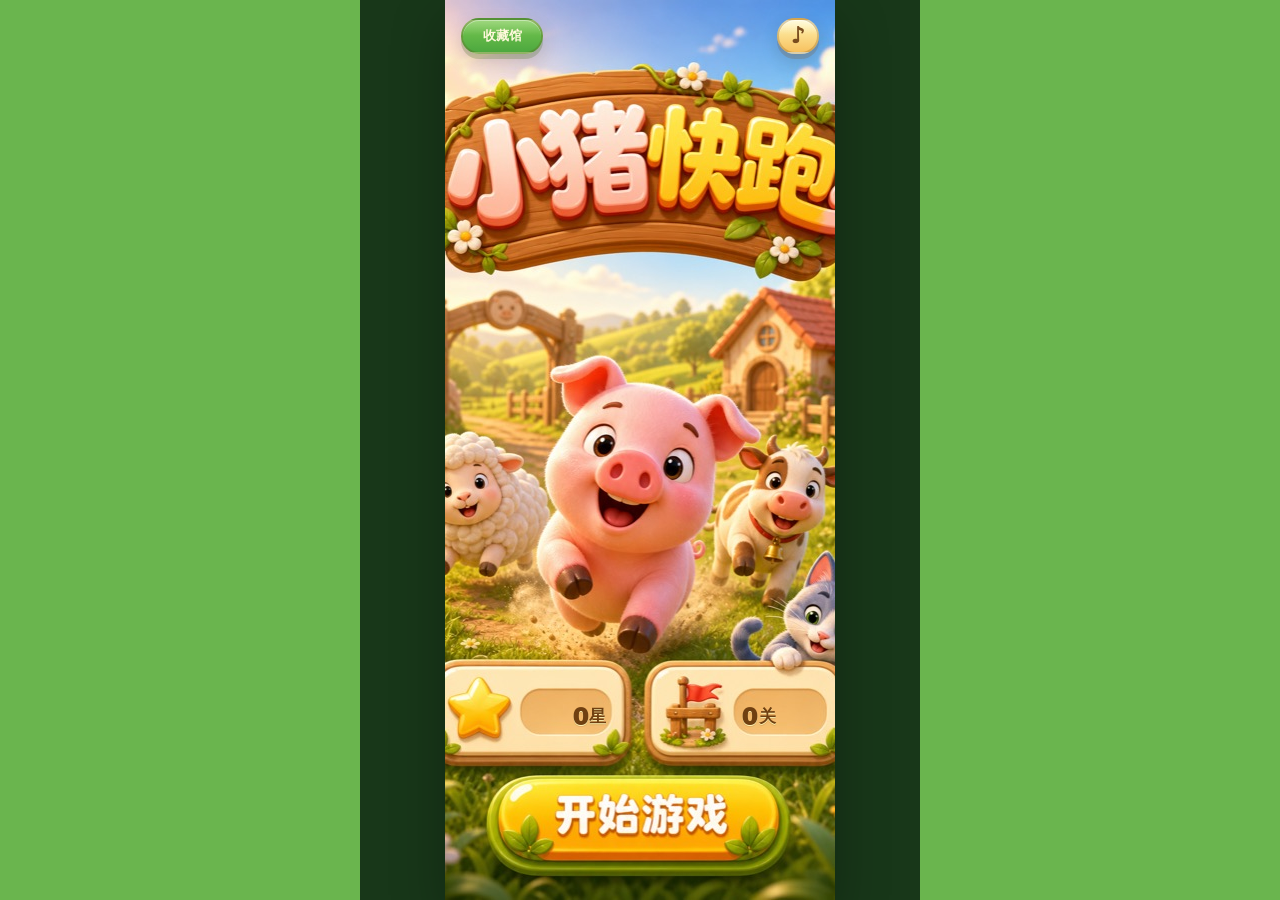
==== index.html @ 9031fba2 "Reset public playtest progress" ====
<!doctype html>
<html lang="zh-CN">
  <head>
    <meta charset="UTF-8" />
    <meta name="viewport" content="width=device-width, initial-scale=1.0" />
    <title>小猪出栏 - 第一关</title>
    <link rel="stylesheet" href="./styles.css?v=board-10x16-v1" />
  </head>
  <body class="is-starting">
    <main class="game-shell">
      <section class="start-screen" id="startScreen" aria-labelledby="startTitle">
        <div class="start-card">
          <img class="start-hero-image" src="./assets/optimized/home-selected-level-flag-mobile.jpg" alt="" />
          <h1 class="visually-hidden" id="startTitle">小猪快跑</h1>
          <button class="start-collection-button" id="startStarsButton" type="button">收藏馆</button>
          <button class="sound-toggle start-sound-toggle" type="button" data-sound-toggle aria-label="关闭音效" aria-pressed="true" title="关闭音效">
            <span aria-hidden="true">♪</span>
          </button>
          <div class="start-stats" aria-label="玩家进度">
            <button class="start-stat-card start-stars-card" id="startStarsStatButton" type="button" aria-label="查看收藏馆">
              <span class="start-stat-label">总星数</span>
              <strong class="start-stat-value"><span id="startTotalStars">0</span><span class="start-stat-unit">星</span></strong>
              <span class="unlock-badge start-unlock-badge" id="startUnlockBadge" hidden>新</span>
            </button>
            <div class="start-stat-card">
              <span class="start-stat-label">已通关</span>
              <strong class="start-stat-value"><span id="startClearedLevels">0</span><span class="start-stat-unit">关</span></strong>
            </div>
          </div>
          <button class="start-button" id="startGameBtn" type="button" aria-label="开始游戏">开始游戏</button>
        </div>
      </section>

      <section class="hud" aria-label="关卡状态">
        <div class="hud-actions">
          <button class="icon-button" id="homeBtn" aria-label="返回主页" title="返回主页">
            <span aria-hidden="true">⌂</span>
          </button>
          <button class="icon-button" id="restartBtn" aria-label="重新开始" title="重新开始">
            <span aria-hidden="true">↻</span>
          </button>
          <button class="icon-button sound-toggle game-sound-toggle" type="button" data-sound-toggle aria-label="关闭音效" aria-pressed="true" title="关闭音效">
            <span aria-hidden="true">♪</span>
          </button>
        </div>
        <div class="status-pill">
          <span class="grass-icon" aria-hidden="true"></span>
          <strong id="clearedCount">0</strong>
          <span id="targetCount">/ 0</span>
        </div>
        <div class="level-select-wrap">
          <select class="level-select" id="levelSelect" aria-label="选择关卡"></select>
          <span class="level-select-label" id="levelSelectLabel" aria-hidden="true">第1关</span>
        </div>
        <div class="score-pill" aria-label="本局得分">
          <span>得分</span>
          <strong id="scoreCount">0</strong>
          <span class="score-target" id="starTarget">3★ 0</span>
        </div>
        <button class="total-stars-pill" id="totalStarsButton" type="button" aria-label="查看收藏馆">
          <span>★</span>
          <strong id="totalStarsCount">0</strong>
        </button>
        <div class="level-title" id="levelTitle">第1关</div>
      </section>

      <section class="pasture-wrap" aria-label="小猪游玩区">
        <div class="pasture-shadow"></div>
        <div class="pasture" id="pasture"></div>
        <div class="combo-burst" id="comboBurst" aria-live="polite">
          <span class="combo-fire-ring" aria-hidden="true"></span>
          <strong id="comboCount">0</strong>
        </div>
        <button class="firecracker-button" id="firecrackerTool" type="button" aria-label="使用炮仗" hidden>
          <span class="firecracker-icon" aria-hidden="true"></span>
          <small>炮仗</small>
        </button>
        <div class="firecracker-effect" id="firecrackerEffect" aria-hidden="true" hidden>
          <span></span>
          <span></span>
          <span></span>
        </div>
      </section>

      <section class="tool-row" aria-label="道具">
        <button class="tool-card" id="removeTool" type="button">
          <span class="tool-pig" aria-hidden="true"></span>
          <span>移除</span>
          <small class="tool-count">1次</small>
        </button>
        <button class="tool-card flip-tool" id="flipTool" type="button" hidden>
          <span class="tool-flip" aria-hidden="true">↺</span>
          <span>翻转</span>
          <small class="tool-count">1次</small>
        </button>
        <button class="tool-card stimulant-tool" id="stimulantTool" type="button" hidden>
          <span class="tool-stimulant" aria-hidden="true">⚡</span>
          <span>兴奋剂</span>
          <small class="tool-count">1次</small>
        </button>
        <button class="tool-card side-dash-tool" id="sideDashTool" type="button" hidden>
          <span class="tool-side-dash" aria-hidden="true">↔</span>
          <span>横冲</span>
          <small class="tool-count">1次</small>
        </button>
        <button class="tool-card lead-charge-tool" id="leadChargeTool" type="button" hidden>
          <span class="tool-lead-charge" aria-hidden="true">▶</span>
          <span>带头</span>
          <small class="tool-count">1次</small>
        </button>
      </section>

      <section class="level-complete-modal" id="levelCompleteModal" aria-modal="true" role="dialog" aria-labelledby="completeTitle" hidden>
        <div class="level-complete-panel">
          <h2 id="completeTitle">通关</h2>
          <div class="complete-stars" id="completeStars" aria-label="本关星级">☆☆☆</div>
          <div class="complete-score" id="completeScore">0分</div>
          <button class="complete-unlock-notice" id="completeUnlockNotice" type="button" hidden>
            有新内容可解锁
          </button>
          <div class="complete-actions">
            <button class="complete-button" id="replayLevelBtn" type="button">重玩本关</button>
            <button class="complete-button is-primary" id="nextLevelBtn" type="button">下一关</button>
          </div>
        </div>
      </section>

      <section class="tool-unlock-modal" id="toolUnlockModal" aria-modal="true" role="dialog" aria-labelledby="toolUnlockTitle" hidden>
        <div class="tool-unlock-panel">
          <button class="modal-close-button" id="closeToolUnlockBtn" type="button" aria-label="关闭">×</button>
          <h2 id="toolUnlockTitle">收藏馆</h2>
          <div class="tool-unlock-stars">
            <span>当前星数</span>
            <strong id="toolUnlockStarCount">0★</strong>
          </div>
          <div class="collection-tabs" aria-label="收藏分类">
            <button class="collection-tab is-active" type="button" data-filter="all">全部</button>
            <button class="collection-tab" type="button" data-filter="tool">道具</button>
            <button class="collection-tab" type="button" data-filter="ability">能力</button>
            <button class="collection-tab" type="button" data-filter="skin">皮肤</button>
          </div>
          <p class="collection-rule" id="collectionRule"></p>
          <div class="tool-unlock-list" id="toolUnlockList"></div>
          <div class="tool-guide" id="toolGuide" aria-live="polite">
            <strong id="toolGuideTitle">选择道具</strong>
            <small id="toolGuideMeta">点击一个格子查看说明。</small>
            <p id="toolGuideText">点击一个道具查看使用说明。</p>
            <button class="collection-action" id="collectionActionBtn" type="button" hidden>使用</button>
          </div>
          <div class="collection-reveal" id="collectionReveal" aria-live="polite" hidden>
            <div class="collection-reveal-card">
              <span class="collection-reveal-light" aria-hidden="true"></span>
              <div class="collection-reveal-icon" id="collectionRevealIcon" aria-hidden="true"></div>
              <strong id="collectionRevealName">新道具</strong>
              <small id="collectionRevealMeta">已解锁</small>
              <button class="collection-reveal-close" id="collectionRevealClose" type="button">收下</button>
            </div>
          </div>
        </div>
      </section>

    </main>

    <script src="./board-core.js?v=board-10x16-v1"></script>
    <script src="./levels.js?v=levels-50-10x16-v1"></script>
    <script src="./game.js?v=fresh-start-10x16-v1"></script>
  </body>
</html>
---- styles.css ----
:root {
  --board-cols: 10;
  --board-rows: 16;
  --cell: min(calc((100vw - 118px) / 10), calc((100dvh - 318px) / 16), 27.3px);
  --pig-scale-x: 1.32;
  --pig-scale-y: 2.28;
  --pig-vertical-sprite-offset-y: calc(var(--cell) * -0.05);
  --pasture-radius: calc(var(--cell) * 2);
  --pasture-radius-top: calc(var(--pasture-radius) * 1.12);
  --pasture-radius-bottom: calc(var(--pasture-radius) * 1.24);
  --path-width: calc(var(--cell) * 1.8);
  --path-height: var(--path-width);
  --path-frame-scale-x: 1.09;
  --path-frame-scale-y: 1.1;
  --pasture-offset-y: calc(var(--cell) * 0.58 + 5px);
  --grass-a: #97de59;
  --grass-b: #55bb49;
  --grass-c: #78cf53;
  --grass-texture: url("./assets/optimized/grass-texture-256.png");
  --soil-frame: url("./assets/optimized/soil-path-farm-gate-wide-mobile-quant.png");
  --button-bg: url("./assets/optimized/button-bg-420.png");
  --firecracker-prop: url("./assets/optimized/firecracker-prop-96.png");
  --pig-up-sprite: url("./assets/optimized/pig-up-shadow-2oclock.png");
  --pig-down-sprite: url("./assets/optimized/pig-down-shadow-2oclock.png");
  --pig-right-sprite: url("./assets/optimized/pig-right-shadow-2oclock.png");
  --pig-left-sprite: url("./assets/optimized/pig-left-shadow-2oclock.png");
  --pig-black-up-sprite: url("./assets/optimized/pig-black-up-shadow-2oclock-v3.png");
  --pig-black-down-sprite: url("./assets/optimized/pig-black-down-shadow-2oclock-v3.png");
  --pig-black-right-sprite: url("./assets/optimized/pig-black-right-shadow-2oclock-v3.png");
  --pig-black-left-sprite: url("./assets/optimized/pig-black-left-shadow-2oclock-v3.png");
  --game-bg-v2: url("./assets/optimized/game-bg-farm-v2-mobile-q78.jpg");
  --button-cream: #fff4a6;
  --button-yellow: #f6bf43;
  --button-green: #76c94b;
  --button-edge: #b7782b;
  --button-press: #8f551f;
  --shell-pad-x: 16px;
  --shadow-soft: rgba(82, 53, 26, 0.2);
  --pig-ground-shadow: rgba(48, 45, 27, 0.28);
  --pig-sprite-glow: rgba(255, 223, 210, 0.36);
  --ink: #573b23;
}

* {
  box-sizing: border-box;
}

html,
body {
  height: 100%;
}

body {
  margin: 0;
  min-height: 100%;
  overflow: hidden;
  color: var(--ink);
  font-family:
    ui-rounded, "PingFang SC", "Hiragino Sans GB", "Microsoft YaHei", system-ui,
    sans-serif;
}

/* 全局田园背景 */
body {
  background: #6ab54e;
}

body::before,
body::after {
  display: none;
}

body::before {
  inset: 0;
  background:
    radial-gradient(ellipse at 12% 18%, rgba(255, 236, 144, 0.18) 0 0.7%, transparent 0.95%),
    radial-gradient(ellipse at 88% 23%, rgba(111, 80, 44, 0.14) 0 0.7%, transparent 0.96%),
    radial-gradient(ellipse at 24% 78%, rgba(255, 236, 144, 0.14) 0 0.72%, transparent 1%),
    radial-gradient(ellipse at 74% 86%, rgba(64, 117, 52, 0.2), transparent 30%),
    radial-gradient(ellipse at 18% 4%, rgba(171, 221, 109, 0.22), transparent 36%);
  opacity: 0.9;
}

body::after {
  inset: 0;
  background:
    repeating-linear-gradient(83deg, rgba(255, 255, 214, 0.055) 0 1px, transparent 2px 22px),
    repeating-linear-gradient(18deg, rgba(43, 116, 45, 0.045) 0 2px, transparent 3px 28px);
  opacity: 0.62;
}

.game-shell {
  position: relative;
  z-index: 1;
  display: grid;
  grid-template-rows: auto minmax(0, 1fr) auto;
  row-gap: 4px;
  width: min(100vw, 560px);
  height: 100dvh;
  margin: 0 auto;
  padding: max(12px, env(safe-area-inset-top)) var(--shell-pad-x) max(14px, env(safe-area-inset-bottom));
  overflow: hidden;
}

.game-shell::before {
  position: absolute;
  inset: 0;
  z-index: 0;
  content: "";
  pointer-events: none;
  background: var(--game-bg-v2) center / 100% 100% no-repeat;
}

/* 开始页面 */
.start-screen {
  position: absolute;
  inset: 0;
  z-index: 35;
  display: grid;
  place-items: center;
  padding: 0;
  background: #183719;
}

body:not(.is-starting) .start-screen {
  display: none;
}

body.is-starting .hud,
body.is-starting .pasture-wrap,
body.is-starting .tool-row {
  visibility: hidden;
  pointer-events: none;
}

.start-card {
  position: relative;
  width: min(100%, 390px);
  height: min(100dvh, calc(100vw * 16 / 9));
  max-height: 100%;
  aspect-ratio: 9 / 16;
  overflow: hidden;
  color: #704313;
  text-align: center;
  background: #74ba4c;
  box-shadow: 0 20px 50px rgba(0, 0, 0, 0.28);
}

.start-hero-image {
  position: absolute;
  inset: 0;
  width: 100%;
  height: 100%;
  object-fit: cover;
}

.visually-hidden {
  position: absolute;
  width: 1px;
  height: 1px;
  overflow: hidden;
  clip: rect(0 0 0 0);
  white-space: nowrap;
}

.start-collection-button {
  position: absolute;
  left: 16px;
  top: max(18px, env(safe-area-inset-top));
  z-index: 2;
  min-width: 82px;
  height: 36px;
  border: 2px solid rgba(106, 67, 24, 0.24);
  border-radius: 999px;
  color: #fff9dc;
  background:
    linear-gradient(180deg, rgba(255, 255, 255, 0.28), transparent 48%),
    linear-gradient(180deg, #7bc950, #4ca83f);
  box-shadow:
    inset 0 1px 0 rgba(255, 255, 255, 0.4),
    0 5px 0 rgba(72, 110, 34, 0.24),
    0 8px 18px rgba(70, 45, 18, 0.18);
  font: inherit;
  font-size: 13px;
  font-weight: 950;
  cursor: pointer;
}

.start-collection-button.has-unlock-ready {
  animation: collection-ready-pulse 1.25s ease-in-out infinite;
  box-shadow:
    inset 0 1px 0 rgba(255, 255, 255, 0.52),
    0 0 0 3px rgba(255, 236, 112, 0.62),
    0 5px 0 rgba(72, 110, 34, 0.24),
    0 10px 24px rgba(255, 203, 48, 0.34);
}

.start-collection-button.has-unlock-ready::after {
  position: absolute;
  right: -8px;
  top: -10px;
  display: grid;
  place-items: center;
  min-width: 28px;
  height: 22px;
  padding: 0 6px;
  border: 2px solid #fff8d6;
  border-radius: 999px;
  content: "领";
  background: #e93527;
  box-shadow: 0 2px 5px rgba(96, 35, 18, 0.24);
  color: #fff8d6;
  font-size: 12px;
  font-weight: 950;
  line-height: 1;
  text-shadow: 0 1px 0 rgba(98, 30, 18, 0.25);
}

.start-stats {
  position: absolute;
  left: 8.5%;
  right: 8.5%;
  bottom: 14.35%;
  z-index: 2;
  display: grid;
  grid-template-columns: 1fr 1fr;
  gap: 4.5%;
  height: 8.5%;
  pointer-events: auto;
}

.start-stat-card {
  appearance: none;
  -webkit-appearance: none;
  position: relative;
  border: 0;
  font: inherit;
  display: block;
  min-width: 0;
  min-height: 0;
  padding: 0;
  background: transparent;
  box-shadow: none;
  cursor: default;
}

.start-stars-card {
  cursor: pointer;
}

.start-stars-card.has-unlock-ready .start-stat-value {
  color: #8a3e13;
  text-shadow:
    0 1px 0 #fff5ba,
    0 0 8px rgba(255, 208, 74, 0.58);
  animation: stars-ready-pulse 1.18s ease-in-out infinite;
}

.start-stat-label,
.start-stat-unit {
  display: none;
  color: #916027;
  font-size: 12px;
  font-weight: 900;
  line-height: 1;
}

.start-stat-value {
  position: absolute;
  left: 72%;
  top: 30%;
  display: flex;
  align-items: center;
  justify-content: center;
  gap: 1px;
  width: 52%;
  height: 44%;
  white-space: nowrap;
  color: #704011;
  font-size: clamp(18px, 5.2vw, 23px);
  line-height: 1;
  font-weight: 950;
  text-shadow:
    0 1px 0 #fff3b2,
    0 2px 0 rgba(123, 74, 24, 0.16);
  transform: translate(-50%, -50%);
}

.start-stat-unit {
  display: inline;
  color: #704011;
  font-size: 0.72em;
}

.unlock-badge {
  display: inline-grid;
  place-items: center;
  min-width: 24px;
  height: 24px;
  padding: 0 6px;
  border: 2px solid rgba(255, 248, 200, 0.9);
  border-radius: 999px;
  color: #fff8d6;
  background:
    radial-gradient(circle at 34% 26%, rgba(255, 255, 255, 0.48) 0 14%, transparent 15%),
    linear-gradient(180deg, #ff6b55, #d92525);
  box-shadow:
    0 3px 0 rgba(135, 48, 18, 0.24),
    0 6px 12px rgba(82, 38, 18, 0.2);
  font-size: 12px;
  font-weight: 950;
  line-height: 1;
  text-shadow: 0 1px 0 rgba(98, 30, 18, 0.25);
}

.unlock-badge[hidden] {
  display: none;
}

.start-unlock-badge {
  position: absolute;
  right: 1.5%;
  top: 1%;
  transform: translate(50%, -45%);
  animation: unlock-badge-pulse 1.1s ease-in-out infinite;
}

.start-button {
  position: absolute;
  left: 50%;
  bottom: 3.2%;
  z-index: 2;
  width: 72%;
  height: 8.6%;
  border: 0;
  border-radius: 999px;
  color: transparent;
  background: transparent;
  box-shadow: none;
  font-size: 0;
  font-weight: 950;
  transform: translateX(-50%);
  cursor: pointer;
}

.start-button:active {
  transform: translate(-50%, 2px);
}

.start-collection-button:active {
  transform: translateY(2px);
}

.sound-toggle {
  appearance: none;
  -webkit-appearance: none;
  position: relative;
}

.sound-toggle span {
  position: relative;
  z-index: 1;
}

.sound-toggle::after {
  position: absolute;
  left: 50%;
  top: 50%;
  width: 24px;
  height: 3px;
  border-radius: 999px;
  content: "";
  background: #a63a22;
  box-shadow: 0 1px 0 rgba(255, 246, 191, 0.58);
  opacity: 0;
  transform: translate(-50%, -50%) rotate(-38deg);
}

.sound-toggle.is-muted::after {
  opacity: 1;
}

.start-sound-toggle {
  position: absolute;
  right: 16px;
  top: max(18px, env(safe-area-inset-top));
  z-index: 2;
  display: grid;
  place-items: center;
  width: 42px;
  height: 36px;
  border: 2px solid rgba(106, 67, 24, 0.24);
  border-radius: 999px;
  color: #7a4d1f;
  background:
    linear-gradient(180deg, rgba(255, 255, 255, 0.58), transparent 44%),
    linear-gradient(180deg, #fff7b5, #f7c15f);
  box-shadow:
    inset 0 1px 0 rgba(255, 255, 255, 0.46),
    0 5px 0 rgba(132, 78, 26, 0.2),
    0 8px 18px rgba(70, 45, 18, 0.16);
  font: inherit;
  font-size: 22px;
  font-weight: 950;
  line-height: 1;
  cursor: pointer;
}

.start-sound-toggle:active {
  transform: translateY(2px);
}

.hud,
.pasture-wrap,
.tool-row {
  position: relative;
  z-index: 2;
}

/* HUD */
.hud {
  display: grid;
  grid-template-columns: 122px minmax(0, 1fr) 102px;
  grid-template-rows: 42px;
  align-items: center;
  gap: 6px;
  min-height: 52px;
}

.hud-actions {
  grid-column: 1 / 2;
  grid-row: 1 / 2;
  display: flex;
  align-items: center;
  gap: 5px;
}

.icon-button,
.status-pill,
.level-select,
.score-pill,
.total-stars-pill,
.combo-pill {
  border: 2px solid rgba(111, 75, 35, 0.36);
  box-shadow:
    inset 0 2px 0 rgba(255, 255, 255, 0.62),
    inset 0 -4px 0 rgba(112, 72, 34, 0.12),
    0 6px 0 rgba(103, 68, 32, 0.14),
    0 12px 22px rgba(75, 55, 30, 0.13);
}

.icon-button {
  display: grid;
  place-items: center;
  width: 37px;
  height: 39px;
  border-radius: 14px;
  color: #7a4d1f;
  background:
    linear-gradient(180deg, rgba(255, 255, 255, 0.58), transparent 44%),
    linear-gradient(180deg, #fff7b5, #f7c15f);
  font-size: 27px;
  font-weight: 900;
  line-height: 1;
  cursor: pointer;
}

.game-sound-toggle {
  font-size: 23px;
}

.status-pill,
.score-pill,
.total-stars-pill,
.combo-pill {
  border: 0;
  display: flex;
  align-items: center;
  justify-content: center;
  min-width: 96px;
  height: 36px;
  padding: 0 14px;
  border-radius: 999px;
  background:
    linear-gradient(180deg, rgba(255, 255, 255, 0.2), transparent 48%),
    linear-gradient(180deg, #7bc950, #4ca83f);
  color: white;
  text-shadow: 0 2px 0 rgba(43, 86, 32, 0.3);
  font-size: 18px;
  font-weight: 900;
}

.total-stars-pill {
  cursor: pointer;
  font: inherit;
}

.total-stars-pill:active {
  transform: translateY(1px);
}

.status-pill {
  grid-column: 3 / 4;
  grid-row: 1 / 2;
  min-width: 104px;
  display: none;
}

.level-select-wrap {
  grid-column: 2 / 3;
  grid-row: 1 / 2;
  position: relative;
  width: 128px;
  height: 38px;
  justify-self: center;
}

.level-select {
  width: 100%;
  height: 38px;
  padding: 0 26px 0 22px;
  border-radius: 999px;
  color: transparent;
  background:
    linear-gradient(180deg, rgba(255, 255, 255, 0.28), transparent 48%),
    linear-gradient(180deg, #78bd4f, #41973b);
  font: inherit;
  font-size: 17px;
  font-weight: 950;
  text-align: center;
  text-align-last: center;
  text-shadow: none;
  outline: none;
}

.level-select-label {
  position: absolute;
  inset: 0 26px 0 16px;
  display: grid;
  place-items: center;
  color: #fff9dd;
  font-size: 17px;
  font-weight: 950;
  line-height: 1;
  text-align: center;
  text-shadow: 0 2px 0 rgba(43, 86, 32, 0.28);
  pointer-events: none;
}

.level-select option {
  color: #2f2418;
  background: #fff7d6;
  font-weight: 800;
}

.score-pill {
  grid-column: 3 / 4;
  grid-row: 1 / 2;
  justify-self: end;
  min-width: 102px;
  height: 34px;
  font-size: 15px;
  padding: 0 11px;
  display: flex;
  background:
    radial-gradient(circle at 17% 35%, #fff4a5 0 12%, transparent 13%),
    linear-gradient(180deg, rgba(255, 255, 255, 0.28), transparent 46%),
    linear-gradient(180deg, #f8d35b, #da8d28);
  box-shadow:
    inset 0 2px 0 rgba(255, 255, 255, 0.6),
    inset 0 -4px 0 rgba(132, 76, 24, 0.14),
    0 5px 0 rgba(133, 76, 24, 0.24),
    0 11px 18px rgba(75, 55, 30, 0.12);
}

.score-pill strong {
  margin-left: 5px;
  font-size: 17px;
}

.score-pill.is-bumping {
  animation: score-pill-bump 260ms cubic-bezier(0.16, 0.92, 0.24, 1.18);
}

.score-target {
  display: none;
}

.total-stars-pill {
  grid-column: 3 / 4;
  grid-row: 1 / 2;
  justify-self: end;
  min-width: 58px;
  height: 34px;
  padding: 0 11px;
  font-size: 16px;
  display: none;
  background:
    linear-gradient(180deg, rgba(255, 255, 255, 0.24), transparent 48%),
    linear-gradient(180deg, #f2c24a, #d28a2a);
}

.total-stars-pill span {
  margin-right: 4px;
}

.grass-icon {
  width: 24px;
  height: 20px;
  margin-right: 8px;
  background:
    linear-gradient(68deg, transparent 40%, #246d22 41% 64%, transparent 65%),
    linear-gradient(110deg, transparent 38%, #2f882c 39% 63%, transparent 64%),
    linear-gradient(92deg, transparent 35%, #42a33a 36% 67%, transparent 68%);
}

.level-title {
  display: none;
  grid-column: 2 / 3;
  grid-row: 1 / 2;
  justify-self: center;
  color: #fff9dd;
  -webkit-text-stroke: 1px rgba(91, 60, 29, 0.45);
  font-size: 30px;
  font-weight: 950;
  text-shadow:
    0 3px 0 rgba(117, 79, 36, 0.28),
    0 7px 15px rgba(74, 51, 27, 0.2);
}

.combo-pill {
  grid-column: 1 / 3;
  grid-row: 2 / 3;
  justify-self: start;
  min-width: 118px;
  height: 30px;
  font-size: 15px;
  opacity: 0;
  transform: translateY(-4px);
  transition:
    opacity 180ms ease,
    transform 180ms ease;
}

.combo-pill.is-visible {
  opacity: 1;
  transform: translateY(0);
}

/* 草坪核心区 */
.pasture-wrap {
  position: relative;
  isolation: isolate;
  display: grid;
  place-items: center;
  min-height: 0;
  padding: 6px 0 2px;
  transform: translateY(-20px);
}

.pasture-shadow {
  display: none;
  position: absolute;
  width: calc(var(--board-cols) * var(--cell) + 18px);
  height: calc(var(--board-rows) * var(--cell) + 18px);
  max-width: 100%;
  border-radius: calc(var(--pasture-radius) + 8px);
  background:
    radial-gradient(ellipse at 50% 54%, rgba(81, 54, 28, 0.14), rgba(81, 54, 28, 0.035) 68%, transparent 70%);
  transform: translate(3px, calc(7px + var(--pasture-offset-y))) rotate(-0.2deg);
  filter: blur(1.8px);
  z-index: 0;
}

.pasture {
  position: relative;
  width: calc(var(--board-cols) * var(--cell));
  height: calc(var(--board-rows) * var(--cell));
  border-radius:
    var(--pasture-radius-top)
    var(--pasture-radius-top)
    var(--pasture-radius-bottom)
    var(--pasture-radius-bottom);
  background: transparent;
  box-shadow: none;
  isolation: isolate;
  overflow: visible;
  transform: translateY(var(--pasture-offset-y));
  z-index: 1;
}

.pasture::before,
.pasture::after {
  position: absolute;
  display: none;
  content: "";
  pointer-events: none;
}

.pasture::before {
  inset: 0;
  border-radius: inherit;
  background:
    linear-gradient(rgba(79, 184, 67, 0.7), rgba(79, 184, 67, 0.7)),
    var(--grass-texture),
    linear-gradient(180deg, rgba(174, 225, 95, 0.12), transparent 42%, rgba(39, 113, 42, 0.06)),
    linear-gradient(150deg, var(--grass-c), var(--grass-a) 36%, var(--grass-b));
  background-size:
    100% 100%,
    180px 180px,
    100% 100%,
    100% 100%;
  background-blend-mode: color, multiply, normal, normal;
  box-shadow:
    inset 0 8px 14px rgba(255, 255, 220, 0.1),
    inset 0 -10px 16px rgba(36, 102, 37, 0.1),
    0 1px 6px rgba(70, 48, 25, 0.08);
  z-index: 0;
}

.pasture::after {
  left: 50%;
  top: 50%;
  width: calc(var(--board-cols) * var(--cell) + var(--path-width) * 2);
  height: calc(var(--board-rows) * var(--cell) + var(--path-height) * 2);
  border-radius: calc(var(--pasture-radius) + var(--path-height));
  background: var(--soil-frame) center / 100% 100% no-repeat;
  box-shadow: 4px 8px 16px rgba(70, 48, 25, 0.13);
  transform: translate(-50%, calc(-50% - var(--pasture-offset-y))) scale(var(--path-frame-scale-x), var(--path-frame-scale-y));
  z-index: 2;
}

.play-area {
  display: none;
}

.combo-burst {
  position: absolute;
  left: calc(50% - var(--board-cols) * var(--cell) / 2 + var(--score-x, 0.74) * var(--cell));
  top: calc(50% - var(--board-rows) * var(--cell) / 2 + var(--score-y, -0.66) * var(--cell) + var(--pasture-offset-y));
  z-index: 18;
  display: flex;
  align-items: center;
  justify-content: center;
  min-width: 54px;
  height: 34px;
  padding: 0 10px;
  color: #ffffff;
  background: transparent;
  box-shadow: none;
  font-family: ui-rounded, "Arial Rounded MT Bold", "PingFang SC", system-ui, sans-serif;
  font-weight: 1000;
  letter-spacing: 0;
  text-shadow:
    -1px -1px 0 #8c4a18,
    1px -1px 0 #8c4a18,
    -1px 1px 0 #8c4a18,
    1px 1px 0 #8c4a18,
    0 2px 0 rgba(112, 45, 16, 0.58);
  pointer-events: none;
  opacity: 0;
  transform: translate(-50%, -5px) scale(0.86);
  transition:
    opacity 130ms ease,
    transform 150ms ease;
}

.combo-burst.is-visible {
  opacity: 1;
  transform: translate(-50%, -7px) scale(1);
}

.combo-burst.is-popping {
  animation: combo-pop 220ms cubic-bezier(0.16, 0.92, 0.24, 1.18);
}

.combo-burst strong {
  position: relative;
  z-index: 2;
  font-size: 27px;
  line-height: 1;
  transform: skew(-3deg);
  white-space: nowrap;
}

.firecracker-button {
  position: absolute;
  right: max(8px, calc(50% - var(--board-cols) * var(--cell) / 2 - 34px));
  top: calc(50% - var(--board-rows) * var(--cell) / 2 + var(--pasture-offset-y) + var(--cell) * 0.35);
  z-index: 9;
  display: grid;
  place-items: center;
  width: 42px;
  height: 52px;
  border: 0;
  border-radius: 16px;
  color: #6f3615;
  background: radial-gradient(ellipse at 50% 70%, rgba(92, 45, 18, 0.18), transparent 58%);
  box-shadow:
    0 8px 14px rgba(82, 55, 27, 0.12);
  cursor: pointer;
  font: inherit;
  font-weight: 950;
  touch-action: none;
  user-select: none;
}

.firecracker-button[hidden],
.tool-card[hidden] {
  display: none;
}

.firecracker-button:active,
.firecracker-button.is-dragging {
  transform: translateY(-1px) scale(1.04);
  box-shadow: 0 10px 18px rgba(82, 55, 27, 0.16);
}

.firecracker-button.is-dragging {
  opacity: 0.95;
  z-index: 24;
}

.firecracker-button:disabled {
  cursor: default;
  opacity: 0.5;
  transform: none;
}

.firecracker-button.is-running .firecracker-icon {
  animation: firecracker-shake 120ms linear infinite;
}

.firecracker-button small {
  display: none;
}

.firecracker-icon {
  position: relative;
  width: 31px;
  height: 44px;
  background: var(--firecracker-prop) center / contain no-repeat;
  filter: drop-shadow(0 4px 4px rgba(74, 42, 18, 0.22));
}

.firecracker-effect {
  position: absolute;
  right: max(15px, calc(50% - var(--board-cols) * var(--cell) / 2 - 24px));
  top: calc(50% - var(--board-rows) * var(--cell) / 2 + var(--pasture-offset-y) + var(--cell) * 0.15);
  z-index: 11;
  width: 78px;
  height: 78px;
  pointer-events: none;
}

.firecracker-effect[hidden] {
  display: none;
}

.firecracker-effect::before,
.firecracker-effect::after,
.firecracker-effect span {
  position: absolute;
  left: 50%;
  top: 50%;
  border-radius: 999px;
  content: "";
  opacity: 0;
}

.firecracker-effect::before {
  width: 18px;
  height: 18px;
  background: #fff2a0;
  box-shadow:
    0 -24px 0 #ffda52,
    22px -10px 0 #ff7047,
    18px 18px 0 #fff2a0,
    -18px 18px 0 #ff7047,
    -24px -8px 0 #ffda52;
}

.firecracker-effect::after {
  width: 52px;
  height: 52px;
  border: 4px solid rgba(255, 225, 83, 0.75);
}

.firecracker-effect span {
  width: 9px;
  height: 9px;
  background: #ffffff;
  box-shadow:
    0 -28px 0 #ff4c42,
    27px 0 0 #ffe15a,
    0 28px 0 #ff4c42,
    -27px 0 0 #ffe15a;
}

.firecracker-effect.is-playing::before {
  animation: firecracker-pop 520ms ease-out both;
}

.firecracker-effect.is-playing::after {
  animation: firecracker-ring 620ms ease-out both;
}

.firecracker-effect.is-playing span {
  animation: firecracker-sparks 620ms ease-out both;
}

.combo-burst.is-score-pop strong {
  color: #fff36f;
  text-shadow:
    -2px -2px 0 #8c4a18,
    2px -2px 0 #8c4a18,
    -2px 2px 0 #8c4a18,
    2px 2px 0 #8c4a18,
    0 4px 0 rgba(112, 45, 16, 0.5),
    0 0 10px rgba(255, 241, 118, 0.7);
}

.combo-burst.is-warm strong {
  color: #ffd957;
  text-shadow:
    -1px -1px 0 #8f4d17,
    1px -1px 0 #8f4d17,
    -1px 1px 0 #8f4d17,
    1px 1px 0 #8f4d17,
    0 0 7px rgba(255, 224, 82, 0.68);
}

.combo-fire-ring {
  position: absolute;
  display: none;
  left: 50%;
  bottom: 0;
  z-index: 1;
  --flame-scale: 0.46;
  width: 34px;
  height: 34px;
  opacity: 0;
  border-radius: 48% 52% 44% 56%;
  background:
    radial-gradient(ellipse at 50% 78%, rgba(255, 71, 22, 0.78) 0 34%, transparent 35%),
    radial-gradient(ellipse at 35% 56%, rgba(255, 129, 34, 0.82) 0 24%, transparent 25%),
    radial-gradient(ellipse at 67% 54%, rgba(255, 93, 25, 0.78) 0 26%, transparent 27%),
    radial-gradient(ellipse at 50% 36%, rgba(255, 221, 73, 0.9) 0 22%, transparent 23%),
    radial-gradient(ellipse at 50% 70%, rgba(255, 247, 156, 0.88) 0 18%, transparent 19%);
  filter:
    blur(0.08px)
    drop-shadow(0 0 4px rgba(255, 93, 28, 0.4));
  transform: translate(-50%, 7px) scale(var(--flame-scale));
  transform-origin: 50% 82%;
}

.combo-burst.is-hot .combo-fire-ring {
  opacity: 0.72;
  animation: combo-flame 520ms ease-in-out infinite;
}

.combo-burst.is-blazing .combo-fire-ring {
  --flame-scale: 0.62;
  width: 42px;
  height: 43px;
  opacity: 0.9;
  filter:
    blur(0.12px)
    drop-shadow(0 0 5px rgba(255, 218, 78, 0.54))
    drop-shadow(0 0 9px rgba(255, 70, 25, 0.42));
  transform: translate(-50%, 8px) scale(var(--flame-scale));
}

.combo-burst.is-blazing strong {
  color: #ffdd57;
  font-size: 22px;
  text-shadow:
    -1px -1px 0 #873b12,
    1px -1px 0 #873b12,
    -1px 1px 0 #873b12,
    1px 1px 0 #873b12,
    0 0 8px rgba(255, 242, 141, 0.74),
    0 0 12px rgba(255, 93, 26, 0.42);
}

.combo-burst.is-inferno {
  animation: combo-shiver 180ms ease-in-out infinite;
}

.combo-burst.is-inferno.is-popping {
  animation: combo-pop 220ms cubic-bezier(0.16, 0.92, 0.24, 1.18);
}

.combo-burst.is-inferno .combo-fire-ring {
  --flame-scale: 0.78;
  width: 48px;
  height: 50px;
  opacity: 1;
}

.combo-burst.is-breaking {
  min-width: 78px;
  color: #fff7d6;
  transform: translate(-50%, 0) scale(0.94);
}

.combo-burst.is-breaking strong {
  font-size: 15px;
  transform: none;
  text-shadow:
    -1px -1px 0 rgba(116, 67, 24, 0.86),
    1px -1px 0 rgba(116, 67, 24, 0.86),
    -1px 1px 0 rgba(116, 67, 24, 0.86),
    1px 1px 0 rgba(116, 67, 24, 0.86),
    0 2px 5px rgba(111, 72, 30, 0.22);
}

/* 小猪视觉 */
.pig {
  appearance: none;
  -webkit-appearance: none;
  position: absolute;
  left: calc(var(--x) * var(--cell));
  top: calc(var(--y) * var(--cell));
  width: calc(var(--cell) * var(--pig-scale-x));
  height: calc(var(--cell) * var(--pig-scale-y));
  border: 0;
  outline: none;
  padding: 0;
  background: transparent;
  cursor: pointer;
  transform:
    translate(
      calc(-50% + var(--run-x, 0px)),
      calc(-50% + var(--run-y, 0px))
    );
  transform-origin: 50% 50%;
  transition:
    transform var(--move-ms, 115ms) linear,
    opacity 420ms ease;
  z-index: calc(var(--z) + 10);
  touch-action: manipulation;
  user-select: none;
  -webkit-tap-highlight-color: transparent;
  --stun-star-x: 50%;
  --stun-star-y: 10%;
}

.pig[aria-label="小猪朝右"],
.pig[aria-label="小猪朝左"] {
  width: calc(var(--cell) * 2.4);
  height: calc(var(--cell) * 1.26);
  transform:
    translate(
      calc(-50% + var(--run-x, 0px)),
      calc(-50% + var(--run-y, 0px) + var(--cell) * -0.13)
  );
}

.pig.is-dropping::before {
  animation: animal-drop-shadow 680ms ease-out var(--drop-delay, 0ms) both;
}

.pig.is-dropping .pig-shape {
  animation: animal-drop-shape 680ms cubic-bezier(0.15, 0.9, 0.24, 1.08) var(--drop-delay, 0ms) both;
}

.pig[aria-label="小猪朝上"] {
  --stun-star-x: 50%;
  --stun-star-y: 8%;
}

.pig[aria-label="小猪朝下"] {
  --stun-star-x: 50%;
  --stun-star-y: 78%;
}

.pig[aria-label="小猪朝右"] {
  --stun-star-x: 76%;
  --stun-star-y: 28%;
}

.pig[aria-label="小猪朝左"] {
  --stun-star-x: 76%;
  --stun-star-y: 28%;
}

.pig::before {
  display: none;
  position: absolute;
  left: 50%;
  bottom: 5%;
  width: 76%;
  height: 20%;
  content: "";
  border-radius: 50%;
  background: var(--pig-ground-shadow);
  opacity: 0;
  transform: translate(-63%, 60%);
  pointer-events: none;
}

.pig[aria-label="小猪朝右"]::before,
.pig[aria-label="小猪朝左"]::before {
  bottom: 2%;
  width: 78%;
  height: 23%;
  opacity: 0;
  transform: translate(-64%, 62%);
}

.pig-shape {
  position: relative;
  display: block;
  width: 100%;
  height: 100%;
  --pig-sprite-image: var(--pig-up-sprite);
  background-image: var(--pig-sprite-image);
  background-repeat: no-repeat;
  background-position: center calc(50% + var(--pig-sprite-offset-y, 0px));
  background-size: contain;
  filter: none;
  transform: rotate(var(--sprite-rot, 0deg)) scaleX(var(--sprite-scale-x, 1));
  transform-origin: 50% 50%;
}

.pig-variant-black {
  --pig-ground-shadow: rgba(18, 17, 15, 0.28);
  --pig-sprite-glow: rgba(146, 126, 118, 0.24);
}

.pig-variant-black .pig-shape {
  filter: none;
}

.pig[aria-label="小猪朝上"] .pig-shape {
  --pig-sprite-image: var(--pig-up-sprite);
  --pig-sprite-offset-y: var(--pig-vertical-sprite-offset-y);
  background-image: var(--pig-sprite-image);
}

.pig[aria-label="小猪朝下"] .pig-shape {
  --pig-sprite-image: var(--pig-down-sprite);
  --pig-sprite-offset-y: var(--pig-vertical-sprite-offset-y);
  background-image: var(--pig-sprite-image);
}

.pig[aria-label="小猪朝右"] .pig-shape {
  --pig-sprite-image: var(--pig-right-sprite);
  left: 0;
  top: 0;
  width: 100%;
  height: 100%;
  background-image: var(--pig-sprite-image);
}

.pig[aria-label="小猪朝左"] .pig-shape {
  --pig-sprite-image: var(--pig-left-sprite);
  --sprite-scale-x: 1;
  left: 0;
  top: 0;
  width: 100%;
  height: 100%;
  background-image: var(--pig-sprite-image);
}

.pig-variant-black[aria-label="小猪朝上"] .pig-shape {
  --pig-sprite-image: var(--pig-black-up-sprite);
}

.pig-variant-black[aria-label="小猪朝下"] .pig-shape {
  --pig-sprite-image: var(--pig-black-down-sprite);
}

.pig-variant-black[aria-label="小猪朝右"] .pig-shape {
  --pig-sprite-image: var(--pig-black-right-sprite);
}

.pig-variant-black[aria-label="小猪朝左"] .pig-shape {
  --pig-sprite-image: var(--pig-black-left-sprite);
}

.pig-variant-black[aria-label="小猪朝左"] .pig-shape {
  --sprite-scale-x: 1;
}

.pig:not(.path-runner):not(.is-dropping):not(.is-running):not(.is-crashing):not(.is-stunned):not(.is-leaving) .pig-shape {
  animation: animal-breathe 1.8s ease-in-out var(--breath-delay, 0s) infinite;
}

.pig:focus,
.pig:focus-visible {
  outline: none;
}

.pig:focus-visible .pig-shape {
  filter:
    drop-shadow(0 0 5px rgba(255, 248, 181, 0.86))
    drop-shadow(-3px 5px 4px rgba(90, 61, 36, 0.13));
}

.pig.path-runner {
  position: fixed;
  left: var(--path-left);
  top: var(--path-top);
  z-index: 32;
  pointer-events: none;
  transform: translate(-50%, -50%);
  transition:
    left var(--move-ms, 115ms) linear,
    top var(--move-ms, 115ms) linear,
    opacity 220ms ease,
    transform 220ms ease;
}

.pig.path-runner.is-path-disappearing {
  opacity: 0;
  transform: translate(-50%, -68%) scale(0.82);
}

.pig.is-leaving {
  pointer-events: none;
}

.pig.is-flipping {
  pointer-events: none;
  z-index: 96;
}

.pig.is-flipping .pig-shape {
  animation: animal-flip-turn 320ms cubic-bezier(0.18, 0.86, 0.18, 1.08) both;
}

.pig.is-jumping {
  z-index: 90;
}

.pig.is-running .pig-shape {
  animation: run-bob 150ms ease-in-out infinite;
}

.pig.is-side-dashing {
  z-index: 96;
  --side-turn-tilt: 7deg;
  --side-turn-tilt-mid: 3deg;
  --side-turn-recoil-x: 0px;
  --side-turn-recoil-y: 0px;
  --side-turn-snap-x: 0px;
  --side-turn-snap-y: 0px;
  --side-turn-origin: 50% 50%;
}

.pig.is-side-dash-up {
  --side-turn-tilt: -7deg;
  --side-turn-tilt-mid: -3deg;
  --side-turn-recoil-y: calc(var(--cell) * 0.09);
  --side-turn-snap-y: calc(var(--cell) * -0.06);
  --side-turn-origin: 50% 72%;
}

.pig.is-side-dash-down {
  --side-turn-tilt: 7deg;
  --side-turn-tilt-mid: 3deg;
  --side-turn-recoil-y: calc(var(--cell) * -0.09);
  --side-turn-snap-y: calc(var(--cell) * 0.06);
  --side-turn-origin: 50% 28%;
}

.pig.is-side-dash-right {
  --side-turn-tilt: 8deg;
  --side-turn-tilt-mid: 3deg;
  --side-turn-recoil-x: calc(var(--cell) * -0.09);
  --side-turn-snap-x: calc(var(--cell) * 0.06);
  --side-turn-origin: 24% 54%;
}

.pig.is-side-dash-left {
  --side-turn-tilt: -8deg;
  --side-turn-tilt-mid: -3deg;
  --side-turn-recoil-x: calc(var(--cell) * 0.09);
  --side-turn-snap-x: calc(var(--cell) * -0.06);
  --side-turn-origin: 76% 54%;
}

.pig.is-side-dashing .pig-shape {
  transform-origin: var(--side-turn-origin);
}

.pig.is-side-dashing.is-side-turning .pig-shape {
  animation: side-dash-turn var(--side-turn-ms, 960ms) cubic-bezier(0.16, 0.82, 0.2, 1.08) both;
}

.pig.is-side-dashing.is-running .pig-shape {
  animation:
    side-dash-burst 340ms cubic-bezier(0.2, 0.86, 0.22, 1.06) both,
    run-bob 104ms ease-in-out 260ms infinite;
}

.pig.is-side-dashing::after {
  position: absolute;
  left: 50%;
  bottom: 7%;
  width: 74%;
  height: 18%;
  content: "";
  border-radius: 50%;
  background:
    radial-gradient(ellipse, rgba(236, 208, 155, 0.46) 0 34%, rgba(236, 208, 155, 0.15) 52%, transparent 72%);
  opacity: 0;
  transform: translate(-54%, 58%) scale(0.52);
  pointer-events: none;
  z-index: -1;
}

.pig.is-side-dashing.is-running::after {
  animation: side-dash-dust 520ms ease-out both;
}

.pig.is-lead-charging {
  z-index: 98;
  --charge-tilt: -4deg;
  --charge-tilt-mid: -2deg;
  --charge-tilt-follow: -1.5deg;
  --charge-recoil-x: 0px;
  --charge-recoil-y: calc(var(--cell) * 0.09);
  --charge-follow-x: 0px;
  --charge-follow-y: calc(var(--cell) * 0.04);
  --charge-snap-x: 0px;
  --charge-snap-y: calc(var(--cell) * -0.04);
  --charge-origin: 50% 72%;
}

.pig[aria-label="小猪朝下"].is-lead-charging {
  --charge-tilt: 4deg;
  --charge-tilt-mid: 2deg;
  --charge-tilt-follow: 1.5deg;
  --charge-recoil-y: calc(var(--cell) * -0.09);
  --charge-follow-y: calc(var(--cell) * -0.04);
  --charge-snap-y: calc(var(--cell) * 0.04);
  --charge-origin: 50% 28%;
}

.pig[aria-label="小猪朝右"].is-lead-charging {
  --charge-tilt: 3deg;
  --charge-tilt-mid: 1.5deg;
  --charge-tilt-follow: 1deg;
  --charge-recoil-x: calc(var(--cell) * -0.09);
  --charge-recoil-y: 0px;
  --charge-follow-x: calc(var(--cell) * -0.04);
  --charge-follow-y: 0px;
  --charge-snap-x: calc(var(--cell) * 0.04);
  --charge-snap-y: 0px;
  --charge-origin: 24% 54%;
}

.pig[aria-label="小猪朝左"].is-lead-charging {
  --charge-tilt: -3deg;
  --charge-tilt-mid: -1.5deg;
  --charge-tilt-follow: -1deg;
  --charge-recoil-x: calc(var(--cell) * 0.09);
  --charge-recoil-y: 0px;
  --charge-follow-x: calc(var(--cell) * 0.04);
  --charge-follow-y: 0px;
  --charge-snap-x: calc(var(--cell) * -0.04);
  --charge-snap-y: 0px;
  --charge-origin: 76% 54%;
}

.pig.is-lead-charging .pig-shape {
  transform-origin: var(--charge-origin);
  animation:
    lead-charge-follow 520ms cubic-bezier(0.2, 0.9, 0.24, 1.1) var(--charge-delay, 0ms) both,
    run-bob 112ms ease-in-out calc(var(--charge-delay, 0ms) + 660ms) infinite;
}

.pig.is-lead-charging.is-charge-leader .pig-shape {
  animation:
    lead-charge-lift 780ms cubic-bezier(0.16, 0.88, 0.24, 1.14) var(--charge-delay, 0ms) both,
    run-bob 108ms ease-in-out calc(var(--charge-delay, 0ms) + 760ms) infinite;
}

.pig.is-lead-charging::after {
  position: absolute;
  left: 50%;
  bottom: 6%;
  width: 92%;
  height: 22%;
  content: "";
  border-radius: 50%;
  background:
    radial-gradient(ellipse, rgba(236, 208, 155, 0.56) 0 35%, rgba(236, 208, 155, 0.18) 50%, transparent 72%);
  opacity: 0;
  transform: translate(-54%, 55%) scale(0.45);
  animation: lead-charge-dust 860ms ease-out var(--charge-delay, 0ms) both;
  pointer-events: none;
  z-index: -1;
}

.pig.is-boosted .pig-shape {
  filter:
    saturate(2.1)
    hue-rotate(336deg)
    brightness(1.12)
    contrast(1.08)
    drop-shadow(0 0 calc(var(--cell) * 0.3) rgba(255, 62, 34, 0.92))
    drop-shadow(0 0 calc(var(--cell) * 0.18) rgba(255, 225, 82, 0.86))
    drop-shadow(0 calc(var(--cell) * 0.16) calc(var(--cell) * 0.12) rgba(123, 68, 14, 0.22));
  animation: stimulant-color-charge 520ms ease-out both;
}

.pig.is-boosted.is-running .pig-shape {
  animation:
    stimulant-color-charge 520ms ease-out both,
    stimulant-run-bob 86ms ease-in-out 520ms infinite;
}

.pig.is-boosted.is-jump-rising .pig-shape {
  animation:
    stimulant-color-charge 520ms ease-out both,
    stimulant-jump-rise var(--move-ms, 180ms) cubic-bezier(0.22, 0.78, 0.18, 1) both;
}

.pig.is-boosted.is-jump-falling .pig-shape {
  animation:
    stimulant-color-charge 520ms ease-out both,
    stimulant-jump-fall var(--move-ms, 220ms) cubic-bezier(0.22, 0.76, 0.2, 1) both;
}

.pig[aria-label="小猪朝下"].is-boosted.is-jumping .pig-shape {
  --jump-lift: -1.42;
  --jump-mid-lift: -0.68;
}

.pig.is-boosted::after {
  position: absolute;
  left: 50%;
  top: 50%;
  width: 128%;
  height: 128%;
  content: "";
  border-radius: 999px;
  background:
    radial-gradient(circle, rgba(255, 78, 42, 0.34) 0 28%, rgba(255, 207, 58, 0.2) 44%, transparent 68%);
  opacity: 0;
  transform: translate(-50%, -50%) scale(0.55);
  animation: stimulant-aura-pop 560ms ease-out both;
  pointer-events: none;
  z-index: -1;
}

.pig.is-crashing {
  pointer-events: none;
  transition:
    transform var(--move-ms, 115ms) linear,
    opacity 420ms ease;
}

.pig.is-stunned .pig-shape {
  animation: stunned-wobble 560ms ease;
}

.pig.is-stunned .pig-shape::after {
  position: absolute;
  left: var(--stun-star-x);
  top: var(--stun-star-y);
  display: grid;
  place-items: center;
  width: calc(var(--cell) * 0.76);
  height: calc(var(--cell) * 0.76);
  content: "★";
  color: transparent;
  font-size: calc(var(--cell) * 0.26);
  line-height: 1;
  text-shadow:
    0 calc(var(--cell) * -0.33) 0 #fff7a8,
    calc(var(--cell) * 0.33) 0 0 #ffd04b,
    0 calc(var(--cell) * 0.33) 0 var(--stun-color),
    calc(var(--cell) * -0.33) 0 0 #fff271,
    0 0 4px rgba(255, 234, 87, 0.82),
    0 1px 2px rgba(123, 74, 18, 0.28);
  transform: translate(-50%, -50%) rotate(0deg);
  transform-origin: 50% 50%;
  animation: stunned-stars 820ms linear infinite;
  pointer-events: none;
}

.pig.is-removed {
  pointer-events: none;
  opacity: 0;
  transform: translate(-50%, -50%) scale(0.3);
}

.pasture.is-targeting .pig {
  filter:
    drop-shadow(0 0 6px #fff6a6)
    drop-shadow(0 4px 0 rgba(81, 56, 20, 0.14));
}

/* 特效 */
@keyframes firecracker-shake {
  0%,
  100% {
    transform: rotate(18deg) translateX(0);
  }
  50% {
    transform: rotate(12deg) translateX(1px);
  }
}

@keyframes firecracker-pop {
  0% {
    opacity: 0;
    transform: translate(-50%, -50%) scale(0.28);
  }
  20% {
    opacity: 1;
  }
  100% {
    opacity: 0;
    transform: translate(-50%, -50%) scale(1.35);
  }
}

@keyframes firecracker-ring {
  0% {
    opacity: 0;
    transform: translate(-50%, -50%) scale(0.3);
  }
  25% {
    opacity: 0.9;
  }
  100% {
    opacity: 0;
    transform: translate(-50%, -50%) scale(1.45);
  }
}

@keyframes firecracker-sparks {
  0% {
    opacity: 0;
    transform: translate(-50%, -50%) rotate(0deg) scale(0.4);
  }
  18% {
    opacity: 1;
  }
  100% {
    opacity: 0;
    transform: translate(-50%, -50%) rotate(90deg) scale(1.35);
  }
}

@keyframes stunned-wobble {
  0%,
  100% {
    transform: rotate(var(--sprite-rot, 0deg)) scaleX(var(--sprite-scale-x, 1));
  }
  25% {
    transform: rotate(calc(var(--sprite-rot, 0deg) - 7deg)) scaleX(var(--sprite-scale-x, 1));
  }
  55% {
    transform: rotate(calc(var(--sprite-rot, 0deg) + 6deg)) scaleX(var(--sprite-scale-x, 1));
  }
}

@keyframes run-bob {
  0%,
  100% {
    transform: rotate(var(--sprite-rot, 0deg)) scaleX(var(--sprite-scale-x, 1)) translateY(0) scaleY(1);
  }
  50% {
    transform: rotate(var(--sprite-rot, 0deg)) scaleX(var(--sprite-scale-x, 1)) translateY(calc(var(--cell) * -0.06)) scaleY(0.97);
  }
}

@keyframes side-dash-turn {
  0% {
    transform:
      rotate(var(--sprite-rot, 0deg))
      scaleX(var(--sprite-scale-x, 1))
      translate(0, 0)
      scale(1);
  }

  8% {
    transform:
      rotate(calc(var(--sprite-rot, 0deg) - 4deg))
      scaleX(var(--sprite-scale-x, 1))
      translate(calc(var(--cell) * -0.015), 0)
      scale(1.03, 0.98);
  }

  16% {
    transform:
      rotate(calc(var(--sprite-rot, 0deg) + 5deg))
      scaleX(var(--sprite-scale-x, 1))
      translate(calc(var(--cell) * 0.018), 0)
      scale(1.04, 0.97);
  }

  24% {
    transform:
      rotate(calc(var(--sprite-rot, 0deg) - 4.5deg))
      scaleX(var(--sprite-scale-x, 1))
      translate(calc(var(--cell) * -0.014), 0)
      scale(1.04, 0.97);
  }

  32% {
    transform:
      rotate(calc(var(--sprite-rot, 0deg) + 3.5deg))
      scaleX(var(--sprite-scale-x, 1))
      translate(calc(var(--cell) * 0.012), 0)
      scale(1.03, 0.98);
  }

  42% {
    transform:
      rotate(calc(var(--sprite-rot, 0deg) - 2.5deg))
      scaleX(var(--sprite-scale-x, 1))
      translate(calc(var(--cell) * -0.008), 0)
      scale(1.02, 0.99);
  }

  56% {
    transform:
      rotate(calc(var(--sprite-rot, 0deg) + 2deg))
      scaleX(var(--sprite-scale-x, 1))
      translate(calc(var(--cell) * 0.006), 0)
      scale(1.02, 0.99);
  }

  66% {
    transform:
      rotate(var(--sprite-rot, 0deg))
      scaleX(var(--sprite-scale-x, 1))
      translate(0, 0)
      scale(1);
  }

  76% {
    transform:
      rotate(calc(var(--sprite-rot, 0deg) + var(--side-turn-tilt)))
      scaleX(var(--sprite-scale-x, 1))
      translate(var(--side-turn-recoil-x), var(--side-turn-recoil-y))
      scale(1.08, 0.9);
  }

  86% {
    transform:
      rotate(calc(var(--sprite-rot, 0deg) + var(--side-turn-tilt)))
      scaleX(var(--sprite-scale-x, 1))
      translate(var(--side-turn-recoil-x), var(--side-turn-recoil-y))
      scale(1.1, 0.88);
  }

  94% {
    transform:
      rotate(calc(var(--sprite-rot, 0deg) + var(--side-turn-tilt-mid)))
      scaleX(var(--sprite-scale-x, 1))
      translate(var(--side-turn-snap-x), var(--side-turn-snap-y))
      scale(1.06, 1.04);
  }

  100% {
    transform:
      rotate(var(--sprite-rot, 0deg))
      scaleX(var(--sprite-scale-x, 1))
      translate(0, 0)
      scale(1);
  }
}

@keyframes side-dash-burst {
  0% {
    transform:
      rotate(var(--sprite-rot, 0deg))
      scaleX(var(--sprite-scale-x, 1))
      translate(var(--side-turn-snap-x), var(--side-turn-snap-y))
      scale(1.12, 0.86);
  }

  42% {
    transform:
      rotate(var(--sprite-rot, 0deg))
      scaleX(var(--sprite-scale-x, 1))
      translate(0, 0)
      scale(0.94, 1.1);
  }

  72% {
    transform:
      rotate(var(--sprite-rot, 0deg))
      scaleX(var(--sprite-scale-x, 1))
      translate(0, 0)
      scale(1.03, 0.98);
  }

  100% {
    transform:
      rotate(var(--sprite-rot, 0deg))
      scaleX(var(--sprite-scale-x, 1))
      translate(0, 0)
      scale(1);
  }
}

@keyframes side-dash-dust {
  0% {
    opacity: 0;
    transform: translate(-54%, 58%) scale(0.52);
  }

  36% {
    opacity: 0.46;
    transform: translate(-60%, 60%) scale(0.88);
  }

  100% {
    opacity: 0;
    transform: translate(-72%, 60%) scale(1.28);
  }
}

@keyframes lead-charge-lift {
  0% {
    transform:
      rotate(var(--sprite-rot, 0deg))
      scaleX(var(--sprite-scale-x, 1))
      translate(0, 0)
      scale(1);
  }

  16% {
    transform:
      rotate(var(--sprite-rot, 0deg))
      scaleX(var(--sprite-scale-x, 1))
      translate(var(--charge-recoil-x), var(--charge-recoil-y))
      scale(1.08, 0.88);
  }

  48% {
    transform:
      rotate(calc(var(--sprite-rot, 0deg) + var(--charge-tilt)))
      scaleX(var(--sprite-scale-x, 1))
      translate(var(--charge-recoil-x), var(--charge-recoil-y))
      scale(1.12, 0.86);
  }

  66% {
    transform:
      rotate(calc(var(--sprite-rot, 0deg) + var(--charge-tilt)))
      scaleX(var(--sprite-scale-x, 1))
      translate(var(--charge-recoil-x), var(--charge-recoil-y))
      scale(1.1, 0.87);
  }

  84% {
    transform:
      rotate(calc(var(--sprite-rot, 0deg) + var(--charge-tilt-mid)))
      scaleX(var(--sprite-scale-x, 1))
      translate(var(--charge-snap-x), var(--charge-snap-y))
      scale(1.05, 1.03);
  }

  100% {
    transform:
      rotate(var(--sprite-rot, 0deg))
      scaleX(var(--sprite-scale-x, 1))
      translate(0, 0)
      scale(1);
  }
}

@keyframes lead-charge-follow {
  0% {
    transform:
      rotate(var(--sprite-rot, 0deg))
      scaleX(var(--sprite-scale-x, 1))
      translate(0, 0)
      scale(1);
  }

  58% {
    transform:
      rotate(calc(var(--sprite-rot, 0deg) + var(--charge-tilt-follow)))
      scaleX(var(--sprite-scale-x, 1))
      translate(var(--charge-follow-x), var(--charge-follow-y))
      scale(1.04, 0.93);
  }

  100% {
    transform:
      rotate(var(--sprite-rot, 0deg))
      scaleX(var(--sprite-scale-x, 1))
      translate(0, 0)
      scale(1);
  }
}

@keyframes lead-charge-dust {
  0% {
    opacity: 0;
    transform: translate(-54%, 55%) scale(0.45);
  }

  58% {
    opacity: 0.55;
    transform: translate(-62%, 58%) scale(0.88);
  }

  100% {
    opacity: 0;
    transform: translate(-74%, 58%) scale(1.45);
  }
}

@keyframes stimulant-color-charge {
  0% {
    filter:
      saturate(1)
      hue-rotate(0deg)
      brightness(1)
      contrast(1)
      drop-shadow(0 0 0 rgba(255, 62, 34, 0))
      drop-shadow(0 0 0 rgba(255, 225, 82, 0))
      drop-shadow(0 calc(var(--cell) * 0.16) calc(var(--cell) * 0.12) rgba(123, 68, 14, 0.12));
  }

  38% {
    filter:
      saturate(2.8)
      hue-rotate(350deg)
      brightness(1.24)
      contrast(1.14)
      drop-shadow(0 0 calc(var(--cell) * 0.46) rgba(255, 47, 24, 0.96))
      drop-shadow(0 0 calc(var(--cell) * 0.22) rgba(255, 236, 98, 0.9))
      drop-shadow(0 calc(var(--cell) * 0.16) calc(var(--cell) * 0.12) rgba(123, 68, 14, 0.22));
  }

  68% {
    filter:
      saturate(2.25)
      hue-rotate(336deg)
      brightness(1.16)
      contrast(1.1)
      drop-shadow(0 0 calc(var(--cell) * 0.34) rgba(255, 62, 34, 0.92))
      drop-shadow(0 0 calc(var(--cell) * 0.18) rgba(255, 225, 82, 0.86))
      drop-shadow(0 calc(var(--cell) * 0.16) calc(var(--cell) * 0.12) rgba(123, 68, 14, 0.22));
  }

  100% {
    filter:
      saturate(2.1)
      hue-rotate(336deg)
      brightness(1.12)
      contrast(1.08)
      drop-shadow(0 0 calc(var(--cell) * 0.3) rgba(255, 62, 34, 0.92))
      drop-shadow(0 0 calc(var(--cell) * 0.18) rgba(255, 225, 82, 0.86))
      drop-shadow(0 calc(var(--cell) * 0.16) calc(var(--cell) * 0.12) rgba(123, 68, 14, 0.22));
  }
}

@keyframes stimulant-aura-pop {
  0% {
    opacity: 0;
    transform: translate(-50%, -50%) scale(0.45);
  }

  32% {
    opacity: 1;
    transform: translate(-50%, -50%) scale(1.12);
  }

  100% {
    opacity: 0;
    transform: translate(-50%, -50%) scale(1.48);
  }
}

@keyframes stimulant-run-bob {
  0%,
  100% {
    transform: rotate(var(--sprite-rot, 0deg)) scale(var(--sprite-scale-x, 1), 1) translateY(0);
  }

  35% {
    transform: rotate(calc(var(--sprite-rot, 0deg) - 2deg)) scale(var(--sprite-scale-x, 1), 1.08) translateY(calc(var(--cell) * -0.13));
  }

  70% {
    transform: rotate(calc(var(--sprite-rot, 0deg) + 2deg)) scale(var(--sprite-scale-x, 1), 0.92) translateY(calc(var(--cell) * 0.05));
  }
}

@keyframes stimulant-jump-rise {
  0% {
    transform: rotate(var(--sprite-rot, 0deg)) scale(var(--sprite-scale-x, 1), 0.95) translateY(calc(var(--cell) * 0.04));
  }

  46% {
    transform: rotate(calc(var(--sprite-rot, 0deg) - 3deg)) scale(var(--sprite-scale-x, 1), 1.06) translateY(calc(var(--cell) * var(--jump-mid-lift, -0.52)));
  }

  100% {
    transform: rotate(calc(var(--sprite-rot, 0deg) - 1deg)) scale(var(--sprite-scale-x, 1), 1.08) translateY(calc(var(--cell) * var(--jump-lift, -1.18)));
  }
}

@keyframes stimulant-jump-fall {
  0% {
    transform: rotate(calc(var(--sprite-rot, 0deg) - 1deg)) scale(var(--sprite-scale-x, 1), 1.08) translateY(calc(var(--cell) * var(--jump-lift, -1.18)));
  }

  54% {
    transform: rotate(calc(var(--sprite-rot, 0deg) + 2deg)) scale(var(--sprite-scale-x, 1), 1.02) translateY(calc(var(--cell) * var(--jump-land-lift, -0.38)));
  }

  82% {
    transform: rotate(var(--sprite-rot, 0deg)) scale(var(--sprite-scale-x, 1), 0.94) translateY(calc(var(--cell) * 0.05));
  }

  100% {
    transform: rotate(var(--sprite-rot, 0deg)) scale(var(--sprite-scale-x, 1), 1) translateY(0);
  }
}

@keyframes animal-drop-shadow {
  0% {
    opacity: 0;
    transform: translate(-63%, 60%) scale(0.45);
  }

  48% {
    opacity: 0.28;
    transform: translate(-63%, 60%) scale(1.16);
  }

  100% {
    opacity: 0;
    transform: translate(-63%, 60%) scale(1);
  }
}

@keyframes animal-drop-shape {
  0% {
    opacity: 0;
    transform: translateY(calc(var(--cell) * -7.2)) rotate(var(--sprite-rot, 0deg)) scale(var(--sprite-scale-x, 1), 0.94);
  }

  48% {
    opacity: 1;
    transform: translateY(calc(var(--cell) * 0.18)) rotate(var(--sprite-rot, 0deg)) scale(var(--sprite-scale-x, 1), 0.9);
  }

  68% {
    transform: translateY(calc(var(--cell) * -0.1)) rotate(var(--sprite-rot, 0deg)) scale(var(--sprite-scale-x, 1), 1.06);
  }

  86% {
    transform: translateY(calc(var(--cell) * 0.04)) rotate(var(--sprite-rot, 0deg)) scale(var(--sprite-scale-x, 1), 0.99);
  }

  100% {
    opacity: 1;
    transform: translateY(0) rotate(var(--sprite-rot, 0deg)) scale(var(--sprite-scale-x, 1), 1);
  }
}

@keyframes animal-breathe {
  0%,
  100% {
    transform: rotate(var(--sprite-rot, 0deg)) scaleX(var(--sprite-scale-x, 1)) translateY(0) scaleY(1);
  }
  45% {
    transform: rotate(var(--sprite-rot, 0deg)) scaleX(var(--sprite-scale-x, 1)) translateY(calc(var(--cell) * -0.024)) scaleY(1.06);
  }
  70% {
    transform: rotate(var(--sprite-rot, 0deg)) scaleX(var(--sprite-scale-x, 1)) translateY(calc(var(--cell) * 0.004)) scaleY(0.992);
  }
}

@keyframes stunned-stars {
  0% {
    opacity: 0.95;
    transform: translate(-50%, -50%) rotate(0deg) scale(0.96);
  }
  50% {
    opacity: 1;
    transform: translate(-50%, -50%) rotate(180deg) scale(1.04);
  }
  to {
    opacity: 0.95;
    transform: translate(-50%, -50%) rotate(360deg) scale(0.96);
  }
}

@keyframes combo-pop {
  0% {
    transform: translate(-50%, 4px) scale(0.9);
  }
  58% {
    transform: translate(-50%, -12px) scale(1.26);
  }
  100% {
    transform: translate(-50%, -7px) scale(1);
  }
}

@keyframes score-pill-bump {
  0% {
    transform: translateY(0) scale(1);
  }
  45% {
    transform: translateY(-1px) scale(1.08);
  }
  100% {
    transform: translateY(0) scale(1);
  }
}

@keyframes combo-flame {
  0% {
    border-radius: 48% 52% 44% 56%;
    transform: translate(-50%, 9px) scale(var(--flame-scale)) skewX(-2deg);
  }
  50% {
    border-radius: 56% 44% 52% 48%;
    transform: translate(-50%, 4px) scale(calc(var(--flame-scale) * 1.12)) skewX(3deg);
  }
  100% {
    border-radius: 48% 52% 44% 56%;
    transform: translate(-50%, 9px) scale(var(--flame-scale)) skewX(-2deg);
  }
}

@keyframes combo-shiver {
  0%,
  100% {
    transform: translate(-50%, 0) scale(1);
  }
  45% {
    transform: translate(calc(-50% - 1px), -1px) scale(1.03);
  }
  70% {
    transform: translate(calc(-50% + 1px), 0) scale(1);
  }
}

.effect-trail,
.effect-burst,
.effect-stars {
  position: absolute;
  left: calc(var(--x) * var(--cell));
  top: calc(var(--y) * var(--cell));
  pointer-events: none;
}

.effect-trail {
  width: calc(var(--cell) * var(--dust-scale, 0.45));
  height: calc(var(--cell) * var(--dust-scale, 0.45));
  border-radius: 50%;
  background:
    radial-gradient(circle at 38% 45%, var(--trail-color) 0 42%, transparent 43%),
    radial-gradient(circle at 68% 55%, var(--trail-color) 0 31%, transparent 32%);
  box-shadow:
    calc(var(--cell) * -0.18) calc(var(--cell) * 0.06) 0 rgba(241, 218, 178, 0.42),
    calc(var(--cell) * 0.16) calc(var(--cell) * -0.04) 0 rgba(241, 218, 178, 0.34);
  transform: translate(-50%, -50%) scale(0.55);
  animation: trail-dust 620ms ease-out forwards;
}

.effect-trail-path {
  position: fixed;
  left: var(--screen-x);
  top: var(--screen-y);
  z-index: 31;
}

.effect-burst {
  width: calc(var(--cell) * 0.82);
  height: calc(var(--cell) * 0.82);
  border-radius: 50%;
  background:
    radial-gradient(circle, var(--burst-color) 0 22%, transparent 23%),
    radial-gradient(circle at 12% 40%, var(--burst-color) 0 10%, transparent 11%),
    radial-gradient(circle at 84% 36%, var(--burst-color) 0 11%, transparent 12%),
    radial-gradient(circle at 50% 92%, var(--burst-color) 0 9%, transparent 10%);
  transform: translate(-50%, -50%) scale(0.45);
  animation: burst-pop 540ms ease forwards;
}

.effect-stars {
  width: calc(var(--cell) * 0.8);
  height: calc(var(--cell) * 0.8);
  transform: translate(-50%, -50%);
  animation: stars-float 760ms ease forwards;
}

.effect-stars::before,
.effect-stars::after {
  position: absolute;
  inset: 0;
  content: "";
  background:
    radial-gradient(circle at 50% 7%, var(--stun-color) 0 8%, transparent 9%),
    radial-gradient(circle at 92% 50%, var(--stun-color) 0 8%, transparent 9%),
    radial-gradient(circle at 50% 92%, var(--stun-color) 0 8%, transparent 9%),
    radial-gradient(circle at 8% 50%, var(--stun-color) 0 8%, transparent 9%);
}

.effect-stars::after {
  transform: rotate(45deg);
  opacity: 0.82;
}

@keyframes trail-dust {
  to {
    opacity: 0;
    transform: translate(-50%, calc(-50% - var(--cell) * 0.16)) scale(1.7);
  }
}

@keyframes burst-pop {
  to {
    opacity: 0;
    transform: translate(-50%, -50%) scale(1.65);
  }
}

@keyframes stars-float {
  to {
    opacity: 0;
    transform: translate(-50%, calc(-50% - var(--cell) * 0.55)) rotate(240deg);
  }
}

@keyframes animal-flip-turn {
  0% {
    transform:
      translateY(0)
      rotate(var(--sprite-rot, 0deg))
      scaleX(var(--sprite-scale-x, 1))
      scale(1);
  }

  46% {
    transform:
      translateY(calc(var(--cell) * -0.56))
      rotate(var(--sprite-rot, 0deg))
      scaleX(var(--sprite-scale-x, 1))
      scale(1.07);
  }

  62% {
    transform:
      translateY(calc(var(--cell) * -0.48))
      rotate(var(--sprite-rot, 0deg))
      scaleX(var(--sprite-scale-x, 1))
      scale(1.04);
  }

  100% {
    transform:
      translateY(0)
      rotate(var(--sprite-rot, 0deg))
      scaleX(var(--sprite-scale-x, 1))
      scale(1);
  }
}

/* 底部道具按钮 */
.tool-row {
  display: flex;
  align-items: center;
  justify-content: center;
  gap: 8px;
  min-height: 82px;
  padding: 12px 4px 2px;
}

.tool-card {
  position: relative;
  display: grid;
  grid-template-columns: 32px auto;
  align-items: center;
  justify-content: center;
  column-gap: 9px;
  flex: 1 1 0;
  min-width: 0;
  max-width: 142px;
  height: 64px;
  padding: 8px 12px 10px;
  border: 2px solid rgba(132, 82, 31, 0.5);
  border-radius: 18px;
  color: #704011;
  background:
    radial-gradient(ellipse at 50% 13%, rgba(255, 255, 255, 0.7), transparent 36%),
    linear-gradient(180deg, rgba(255, 255, 255, 0.46), transparent 42%),
    linear-gradient(180deg, var(--button-cream), var(--button-yellow));
  box-shadow:
    inset 0 0 0 4px rgba(255, 255, 255, 0.26),
    inset 0 -8px 0 rgba(150, 92, 28, 0.14),
    0 6px 0 var(--button-edge),
    0 13px 18px rgba(82, 55, 27, 0.16);
  font-size: 20px;
  font-weight: 950;
  text-shadow: 0 1px 0 rgba(255, 248, 203, 0.65);
  cursor: pointer;
}

.tool-count {
  position: absolute;
  right: 8px;
  bottom: 5px;
  color: rgba(112, 64, 17, 0.72);
  font-size: 11px;
  font-weight: 950;
  line-height: 1;
}

.tool-row:has(.tool-card:only-child) .tool-card {
  flex: 0 1 170px;
  max-width: 170px;
}

.tool-row:has(.flip-tool[hidden]):has(.stimulant-tool[hidden]) .tool-card:not([hidden]) {
  flex: 0 1 170px;
  max-width: 170px;
}

.tool-row:has(.tool-card:not([hidden]) ~ .tool-card:not([hidden]) ~ .tool-card:not([hidden])) .tool-card {
  grid-template-columns: 28px auto;
  column-gap: 6px;
  padding-inline: 7px;
  font-size: 16px;
}

.tool-card:active,
.icon-button:active {
  transform: translateY(2px);
  box-shadow:
    inset 0 2px 0 rgba(255, 255, 255, 0.46),
    inset 0 -3px 0 rgba(132, 82, 31, 0.14),
    0 3px 0 var(--button-press);
}

.tool-card.is-selected {
  color: #346f18;
  background:
    linear-gradient(180deg, rgba(255, 255, 255, 0.56), transparent 42%),
    linear-gradient(180deg, #fff7a9, #aade55);
  box-shadow:
    inset 0 0 0 4px rgba(255, 255, 255, 0.34),
    inset 0 -7px 0 rgba(65, 132, 39, 0.13),
    0 0 0 4px rgba(255, 255, 190, 0.72),
    0 6px 0 rgba(92, 125, 31, 0.25),
    0 13px 18px rgba(82, 55, 27, 0.13);
}

.tool-flip,
.tool-stimulant,
.tool-side-dash,
.tool-lead-charge {
  display: grid;
  place-items: center;
  width: 32px;
  height: 32px;
  border-radius: 12px;
}

.tool-flip {
  color: #fff9d7;
  background:
    radial-gradient(circle at 36% 25%, rgba(255, 255, 255, 0.7) 0 12%, transparent 13%),
    linear-gradient(180deg, #6fd0ff, #4189dd);
  box-shadow:
    inset 0 2px 0 rgba(255, 255, 255, 0.34),
    0 3px 0 rgba(31, 91, 148, 0.22);
  font-size: 22px;
  line-height: 1;
  text-shadow: 0 2px 0 rgba(28, 80, 142, 0.28);
}

.tool-stimulant {
  color: #fff7b2;
  background:
    radial-gradient(circle at 36% 25%, rgba(255, 255, 255, 0.68) 0 12%, transparent 13%),
    linear-gradient(180deg, #ffcf4c, #f06d2d);
  box-shadow:
    inset 0 2px 0 rgba(255, 255, 255, 0.34),
    0 3px 0 rgba(138, 70, 15, 0.22);
  font-size: 21px;
  line-height: 1;
  text-shadow: 0 2px 0 rgba(124, 62, 11, 0.28);
}

.tool-side-dash {
  color: #fffbe5;
  background:
    radial-gradient(circle at 36% 25%, rgba(255, 255, 255, 0.68) 0 12%, transparent 13%),
    linear-gradient(180deg, #9bdcff, #5d82eb);
  box-shadow:
    inset 0 2px 0 rgba(255, 255, 255, 0.34),
    0 3px 0 rgba(40, 70, 156, 0.22);
  font-size: 20px;
  line-height: 1;
  text-shadow: 0 2px 0 rgba(35, 62, 138, 0.28);
}

.tool-lead-charge {
  color: #fff8d8;
  background:
    radial-gradient(circle at 36% 25%, rgba(255, 255, 255, 0.68) 0 12%, transparent 13%),
    linear-gradient(180deg, #ffb85c, #e45133);
  box-shadow:
    inset 0 2px 0 rgba(255, 255, 255, 0.34),
    0 3px 0 rgba(143, 52, 31, 0.22);
  font-size: 18px;
  line-height: 1;
  text-shadow: 0 2px 0 rgba(117, 45, 28, 0.28);
}

.tool-card:disabled {
  cursor: default;
  opacity: 0.48;
  transform: none;
  box-shadow:
    inset 0 0 0 4px rgba(255, 255, 255, 0.18),
    inset 0 -5px 0 rgba(132, 82, 31, 0.1),
    0 4px 0 rgba(140, 96, 42, 0.42),
    0 9px 12px rgba(82, 55, 27, 0.1);
}

.tool-card.is-locked {
  filter: grayscale(0.28);
}

.tool-pig {
  width: 30px;
  height: 24px;
  border-radius: 50%;
  background:
    radial-gradient(circle at 34% 28%, rgba(255, 255, 255, 0.7) 0 16%, transparent 17%),
    linear-gradient(145deg, #ffc4d0, #f0839a);
  box-shadow:
    inset -4px -3px 0 rgba(196, 82, 100, 0.15),
    0 2px 0 rgba(116, 77, 40, 0.14);
}

/* 通关结算 */
.level-complete-modal {
  position: fixed;
  inset: 0;
  z-index: 40;
  display: grid;
  place-items: center;
  padding: 24px;
  background: rgba(45, 72, 34, 0.42);
}

.level-complete-modal[hidden] {
  display: none;
}

.level-complete-panel {
  width: min(340px, 88vw);
  padding: 24px 20px 20px;
  border: 3px solid rgba(122, 77, 29, 0.42);
  border-radius: 20px;
  color: #744413;
  text-align: center;
  background:
    linear-gradient(180deg, rgba(255, 255, 255, 0.62), transparent 42%),
    linear-gradient(180deg, #fff8c6, #ffd56b);
  box-shadow:
    inset 0 0 0 5px rgba(255, 255, 255, 0.28),
    0 18px 42px rgba(72, 48, 24, 0.28);
}

.level-complete-panel h2 {
  margin: 0 0 8px;
  font-size: 30px;
  line-height: 1.1;
}

.complete-stars {
  position: relative;
  --star-progress: 0%;
  display: grid;
  grid-template-columns: repeat(3, minmax(58px, 1fr));
  justify-content: center;
  column-gap: 12px;
  margin: 4px auto 10px;
  max-width: 250px;
  color: rgba(124, 76, 20, 0.34);
  font-weight: 950;
  letter-spacing: 0;
  text-shadow:
    0 1px 0 rgba(255, 255, 255, 0.58);
}

.complete-stars::before,
.complete-stars::after {
  position: absolute;
  top: 18px;
  left: 14%;
  right: 14%;
  height: 5px;
  border-radius: 999px;
  content: "";
  transform: translateY(-50%);
}

.complete-stars::before {
  background: rgba(126, 77, 22, 0.18);
  box-shadow: inset 0 1px 0 rgba(255, 255, 255, 0.42);
}

.complete-stars::after {
  right: auto;
  width: var(--star-progress);
  background: linear-gradient(90deg, #ffd76d, #f5a824);
  box-shadow:
    0 1px 0 rgba(130, 75, 18, 0.2),
    0 0 8px rgba(255, 211, 76, 0.42);
}

.complete-star-item {
  position: relative;
  z-index: 1;
  display: grid;
  justify-items: center;
  gap: 2px;
}

.complete-star-icon {
  display: inline-block;
  font-size: 35px;
  line-height: 1;
  transform: scale(0.9);
  -webkit-text-stroke: 1px rgba(138, 76, 20, 0.36);
}

.complete-stars .is-earned .complete-star-icon {
  color: #f7b529;
  text-shadow:
    -1px -1px 0 #8a4c14,
    1px -1px 0 #8a4c14,
    -1px 1px 0 #8a4c14,
    1px 1px 0 #8a4c14,
    0 3px 7px rgba(143, 77, 18, 0.25),
    0 0 10px rgba(255, 223, 96, 0.5);
  transform: scale(1);
  animation: complete-star-pop 260ms cubic-bezier(0.16, 0.92, 0.24, 1.18);
}

.complete-star-target {
  color: #8a5118;
  font-size: 12px;
  font-weight: 900;
  line-height: 1.1;
  white-space: nowrap;
  text-shadow: 0 1px 0 rgba(255, 248, 204, 0.72);
}

.complete-stars .is-earned .complete-star-target {
  color: #74410e;
}

.complete-score {
  margin-bottom: 12px;
  font-size: 18px;
  font-weight: 900;
}

.complete-unlock-notice {
  position: relative;
  display: flex;
  flex-direction: column;
  align-items: center;
  justify-content: center;
  gap: 3px;
  width: 100%;
  min-height: 70px;
  margin: 0 0 14px;
  padding: 8px 34px 9px;
  border: 2px solid rgba(161, 89, 20, 0.34);
  border-radius: 14px;
  color: #7b4212;
  background:
    radial-gradient(circle at 16% 28%, rgba(255, 255, 255, 0.65) 0 8%, transparent 9%),
    linear-gradient(180deg, #fff5a8, #ffc84e);
  box-shadow:
    inset 0 1px 0 rgba(255, 255, 255, 0.45),
    0 4px 0 rgba(130, 82, 30, 0.18);
  font: inherit;
  font-size: 15px;
  font-weight: 950;
  cursor: pointer;
  overflow: hidden;
  text-shadow: 0 1px 0 rgba(255, 248, 210, 0.72);
  animation: unlock-notice-pulse 1.28s ease-in-out infinite;
}

.complete-unlock-notice[hidden] {
  display: none;
}

.complete-unlock-notice::before {
  position: absolute;
  left: 13px;
  top: 50%;
  content: "★";
  color: #f49b24;
  font-size: 22px;
  text-shadow:
    -1px -1px 0 rgba(126, 68, 16, 0.42),
    1px 1px 0 rgba(255, 255, 255, 0.5);
  transform: translateY(-50%);
}

.complete-unlock-notice strong {
  position: relative;
  z-index: 1;
  font-size: 16px;
  line-height: 1.1;
}

.complete-unlock-notice small {
  position: relative;
  z-index: 1;
  display: block;
  color: rgba(123, 66, 18, 0.78);
  font-size: 11px;
  font-weight: 900;
  line-height: 1.25;
}

.complete-actions {
  display: grid;
  grid-template-columns: 1fr 1fr;
  gap: 10px;
}

.complete-button {
  min-width: 0;
  height: 48px;
  border: 2px solid rgba(122, 77, 29, 0.38);
  border-radius: 14px;
  color: #744413;
  background:
    linear-gradient(180deg, rgba(255, 255, 255, 0.46), transparent 42%),
    linear-gradient(180deg, var(--button-cream), var(--button-yellow));
  box-shadow:
    inset 0 0 0 3px rgba(255, 255, 255, 0.25),
    0 4px 0 rgba(130, 82, 30, 0.22);
  font-size: 17px;
  font-weight: 950;
  cursor: pointer;
}

.complete-button.is-primary {
  color: #2f6e18;
  background:
    linear-gradient(180deg, rgba(255, 255, 255, 0.52), transparent 42%),
    linear-gradient(180deg, #fff7a9, #aade55);
}

.complete-button:disabled {
  cursor: default;
  opacity: 0.48;
}

/* 道具解锁 */
.tool-unlock-modal {
  position: fixed;
  inset: 0;
  z-index: 42;
  display: grid;
  place-items: center;
  padding: 12px;
  background: rgba(45, 72, 34, 0.46);
}

.tool-unlock-modal[hidden] {
  display: none;
}

.tool-unlock-panel {
  position: relative;
  width: min(382px, 92vw);
  height: min(660px, calc(100dvh - 24px));
  max-height: calc(100dvh - 24px);
  display: flex;
  flex-direction: column;
  padding: 18px 16px 16px;
  overflow-y: auto;
  overscroll-behavior: contain;
  border: 3px solid rgba(122, 77, 29, 0.42);
  border-radius: 20px;
  color: #704011;
  background:
    linear-gradient(180deg, rgba(255, 255, 255, 0.64), transparent 40%),
    linear-gradient(180deg, #fff9c7, #ffd56c);
  box-shadow:
    inset 0 0 0 5px rgba(255, 255, 255, 0.28),
    0 18px 42px rgba(72, 48, 24, 0.3);
}

.tool-unlock-panel::-webkit-scrollbar {
  width: 0;
}

.tool-unlock-panel h2 {
  margin: 0 0 8px;
  text-align: center;
  font-size: 25px;
  line-height: 1.1;
}

.modal-close-button {
  position: absolute;
  top: 10px;
  right: 10px;
  display: grid;
  place-items: center;
  width: 32px;
  height: 32px;
  border: 2px solid rgba(116, 68, 19, 0.28);
  border-radius: 50%;
  color: #744413;
  background: rgba(255, 249, 214, 0.78);
  font-size: 22px;
  font-weight: 950;
  line-height: 1;
  cursor: pointer;
}

.tool-unlock-stars {
  display: flex;
  align-items: center;
  justify-content: center;
  gap: 8px;
  margin: 0 auto 10px;
  width: fit-content;
  min-width: 128px;
  height: 31px;
  padding: 0 14px;
  border-radius: 999px;
  color: #fff9dd;
  background: linear-gradient(180deg, #f0ae33, #c8751e);
  box-shadow:
    inset 0 2px 0 rgba(255, 255, 255, 0.34),
    0 4px 0 rgba(126, 75, 22, 0.24);
  font-weight: 950;
}

.collection-tabs {
  display: grid;
  grid-template-columns: repeat(4, minmax(0, 1fr));
  gap: 6px;
  margin-bottom: 10px;
}

.collection-tab {
  min-width: 0;
  height: 32px;
  border: 2px solid rgba(116, 68, 19, 0.18);
  border-radius: 999px;
  color: #81521f;
  background: rgba(255, 249, 214, 0.58);
  font: inherit;
  font-size: 13px;
  font-weight: 950;
  cursor: pointer;
}

.collection-tab.is-active {
  color: #fff9dd;
  background:
    linear-gradient(180deg, rgba(255, 255, 255, 0.26), transparent 48%),
    linear-gradient(180deg, #7bc950, #4ca83f);
  box-shadow:
    inset 0 1px 0 rgba(255, 255, 255, 0.34),
    0 3px 0 rgba(68, 112, 36, 0.18);
}

.collection-rule {
  margin: -2px 0 10px;
  padding: 7px 10px;
  border-radius: 10px;
  color: #7a4a17;
  background: rgba(255, 246, 183, 0.58);
  font-size: 12px;
  font-weight: 850;
  line-height: 1.25;
  text-align: center;
}

.collection-rule[hidden] {
  display: none;
}

.tool-unlock-list {
  display: grid;
  grid-template-columns: repeat(3, minmax(0, 1fr));
  align-content: start;
  gap: 10px;
  min-height: clamp(230px, calc(100dvh - 350px), 310px);
}

.collection-empty {
  grid-column: 1 / -1;
  min-height: 100%;
  display: grid;
  align-content: center;
  justify-items: center;
  gap: 7px;
  padding: 18px 16px;
  border: 2px dashed rgba(116, 68, 19, 0.24);
  border-radius: 16px;
  color: #704011;
  background: rgba(255, 249, 214, 0.62);
  text-align: center;
}

.collection-empty strong {
  font-size: 16px;
  font-weight: 950;
}

.collection-empty p {
  max-width: 240px;
  margin: 0;
  color: rgba(112, 64, 17, 0.72);
  font-size: 13px;
  font-weight: 850;
  line-height: 1.35;
}

.tool-unlock-item {
  appearance: none;
  position: relative;
  display: grid;
  justify-items: center;
  align-content: center;
  gap: 7px;
  min-width: 0;
  aspect-ratio: 1;
  padding: 8px 6px;
  border: 2px solid rgba(123, 76, 22, 0.18);
  border-radius: 16px;
  color: #704011;
  background:
    linear-gradient(180deg, rgba(255, 255, 255, 0.55), transparent 42%),
    linear-gradient(180deg, #fff4a6, #f5bd4b);
  box-shadow:
    inset 0 2px 0 rgba(255, 255, 255, 0.42),
    0 5px 0 rgba(142, 84, 25, 0.2);
  cursor: pointer;
  font: inherit;
  text-shadow: inherit;
  overflow: hidden;
}

.tool-unlock-item.is-selected {
  border-color: rgba(65, 123, 35, 0.76);
  box-shadow:
    inset 0 2px 0 rgba(255, 255, 255, 0.48),
    0 0 0 3px rgba(120, 203, 68, 0.36),
    0 5px 0 rgba(142, 84, 25, 0.2);
}

.tool-unlock-item.is-equipped {
  background:
    linear-gradient(180deg, rgba(255, 255, 255, 0.6), transparent 42%),
    linear-gradient(180deg, #fff6a5, #9fdc55);
}

.tool-unlock-item.is-equipped .tool-unlock-state {
  color: #2f7b23;
}

.tool-unlock-item.is-ready {
  border-color: rgba(243, 171, 27, 0.78);
  background:
    linear-gradient(180deg, rgba(255, 255, 255, 0.64), transparent 42%),
    linear-gradient(180deg, #fff08b, #ffbd38);
  box-shadow:
    inset 0 2px 0 rgba(255, 255, 255, 0.5),
    0 0 0 3px rgba(255, 210, 68, 0.24),
    0 5px 0 rgba(142, 84, 25, 0.22);
}

.tool-unlock-item.is-ready .tool-unlock-icon {
  color: #fff7c6;
  background:
    radial-gradient(circle at 34% 28%, rgba(255, 255, 255, 0.5) 0 12%, transparent 13%),
    linear-gradient(180deg, #ffbd36, #f07b23);
  text-shadow: 0 2px 0 rgba(133, 69, 7, 0.28);
}

.tool-unlock-item.is-ready .tool-unlock-state {
  color: #b6530b;
}

.tool-unlock-item.is-unlock-pop {
  animation: collection-unlock-pop 920ms cubic-bezier(0.14, 0.88, 0.24, 1.1) both;
}

.tool-unlock-item.is-unlock-pop::after {
  position: absolute;
  inset: -34%;
  content: "";
  background:
    radial-gradient(circle, rgba(255, 255, 255, 0.9) 0 8%, transparent 9%),
    conic-gradient(from 0deg, transparent, rgba(255, 245, 125, 0.95), transparent 44%, rgba(255, 255, 255, 0.82), transparent 72%);
  opacity: 0;
  transform: scale(0.26) rotate(0deg);
  animation: collection-unlock-shine 920ms ease both;
  pointer-events: none;
}

.tool-unlock-icon {
  position: relative;
  display: grid;
  place-items: center;
  width: 50px;
  height: 50px;
  border-radius: 16px;
  color: #fff8d8;
  background:
    radial-gradient(circle at 32% 28%, rgba(255, 255, 255, 0.55) 0 12%, transparent 13%),
    linear-gradient(180deg, #ff9dc1, #e85f8c);
  font-size: 28px;
  font-weight: 950;
  box-shadow:
    inset 0 2px 0 rgba(255, 255, 255, 0.38),
    0 4px 0 rgba(128, 63, 20, 0.2);
}

.tool-unlock-icon img {
  width: 38px;
  height: 38px;
  object-fit: contain;
}

.tool-unlock-copy {
  min-width: 0;
  width: 100%;
  text-align: center;
}

.tool-unlock-copy h3 {
  margin: 0;
  overflow: hidden;
  color: #6f3f14;
  font-size: 15px;
  line-height: 1.1;
  text-overflow: ellipsis;
  white-space: nowrap;
}

.tool-unlock-copy p,
.tool-unlock-copy small {
  display: none;
  margin: 0;
  color: rgba(112, 64, 17, 0.74);
  font-size: 12px;
  line-height: 1.25;
  font-weight: 850;
}

.tool-unlock-state {
  white-space: nowrap;
  color: #2f7b23;
  font-size: 12px;
  font-weight: 950;
}

.tool-unlock-item.is-locked {
  color: #fff;
  border-color: rgba(36, 32, 28, 0.28);
  background:
    linear-gradient(180deg, rgba(255, 255, 255, 0.12), transparent 42%),
    linear-gradient(180deg, #5c5a53, #252522);
  box-shadow:
    inset 0 2px 0 rgba(255, 255, 255, 0.12),
    0 5px 0 rgba(38, 31, 25, 0.22);
}

.tool-unlock-item.is-locked .tool-unlock-icon {
  color: #fff8c7;
  background:
    radial-gradient(circle at 34% 28%, rgba(255, 255, 255, 0.18) 0 12%, transparent 13%),
    linear-gradient(180deg, #35352f, #10100e);
  font-size: 32px;
  text-shadow: 0 2px 0 rgba(0, 0, 0, 0.3);
}

.tool-unlock-item.is-locked .tool-unlock-state {
  color: #f7d77a;
}

.tool-unlock-item.is-locked .tool-unlock-copy h3 {
  color: rgba(255, 255, 255, 0.74);
}

.tool-guide {
  flex: 1 0 auto;
  margin-top: 14px;
  min-height: 128px;
  padding: 12px 14px;
  border: 2px solid rgba(116, 68, 19, 0.2);
  border-radius: 14px;
  color: #704011;
  background: rgba(255, 249, 214, 0.74);
  box-shadow: inset 0 1px 0 rgba(255, 255, 255, 0.42);
}

.tool-guide strong {
  display: block;
  margin: 0 0 4px;
  font-size: 16px;
  line-height: 1.15;
}

.tool-guide small {
  display: block;
  margin: 0 0 7px;
  color: rgba(112, 64, 17, 0.62);
  font-size: 12px;
  font-weight: 900;
  line-height: 1.2;
}

.tool-guide p {
  margin: 0;
  color: rgba(112, 64, 17, 0.78);
  font-size: 13px;
  font-weight: 850;
  line-height: 1.35;
}

.collection-action {
  display: block;
  min-width: 92px;
  height: 36px;
  margin: 10px auto 0;
  border: 2px solid rgba(94, 126, 34, 0.28);
  border-radius: 999px;
  color: #2f6e18;
  background:
    linear-gradient(180deg, rgba(255, 255, 255, 0.46), transparent 42%),
    linear-gradient(180deg, #fff7a9, #aade55);
  box-shadow:
    inset 0 1px 0 rgba(255, 255, 255, 0.36),
    0 3px 0 rgba(92, 125, 31, 0.2);
  font: inherit;
  font-size: 14px;
  font-weight: 950;
  cursor: pointer;
}

.collection-action[hidden] {
  display: none;
}

.collection-action:disabled {
  cursor: default;
  opacity: 0.62;
}

.collection-reveal {
  position: absolute;
  z-index: 8;
  inset: 0;
  display: grid;
  place-items: center;
  border-radius: 17px;
  background:
    radial-gradient(circle at 50% 42%, rgba(255, 243, 130, 0.32), transparent 38%),
    rgba(63, 43, 18, 0.34);
  backdrop-filter: blur(1px);
  pointer-events: auto;
}

.collection-reveal[hidden] {
  display: none;
}

.collection-reveal-card {
  position: relative;
  display: grid;
  justify-items: center;
  width: min(218px, 68vw);
  min-height: 248px;
  padding: 34px 18px 18px;
  border: 3px solid rgba(255, 246, 186, 0.82);
  border-radius: 24px;
  color: #704011;
  background:
    radial-gradient(circle at 50% 34%, rgba(255, 255, 255, 0.78) 0 20%, transparent 21%),
    linear-gradient(180deg, #fff9be, #ffc653);
  box-shadow:
    inset 0 2px 0 rgba(255, 255, 255, 0.56),
    0 12px 0 rgba(137, 77, 24, 0.18),
    0 24px 34px rgba(75, 48, 20, 0.24);
  overflow: hidden;
  transform: scale(0.72) translateY(18px);
  opacity: 0;
}

.collection-reveal-card::before {
  position: relative;
  z-index: 1;
  content: "获得";
  min-width: 74px;
  height: 28px;
  display: grid;
  place-items: center;
  margin: -16px 0 8px;
  border-radius: 999px;
  color: #fff8cf;
  background:
    linear-gradient(180deg, rgba(255, 255, 255, 0.28), transparent 52%),
    linear-gradient(180deg, #f6b543, #d87924);
  box-shadow:
    inset 0 1px 0 rgba(255, 255, 255, 0.42),
    0 4px 0 rgba(135, 74, 20, 0.22);
  font-size: 16px;
  font-weight: 950;
  text-shadow: 0 2px 0 rgba(110, 57, 11, 0.3);
}

.collection-reveal-light {
  position: absolute;
  left: 50%;
  top: 46%;
  width: 178px;
  height: 178px;
  border-radius: 50%;
  background:
    conic-gradient(from 0deg, rgba(255, 255, 255, 0), rgba(255, 255, 255, 0.85), rgba(255, 217, 67, 0), rgba(255, 255, 255, 0.75), rgba(255, 255, 255, 0)),
    radial-gradient(circle, rgba(255, 255, 255, 0.9) 0 18%, rgba(255, 223, 76, 0.32) 44%, transparent 68%);
  opacity: 0;
  transform: translate(-50%, -50%) scale(0.42);
}

.collection-reveal-icon {
  position: relative;
  z-index: 1;
  display: grid;
  place-items: center;
  width: 104px;
  height: 104px;
  margin: 6px 0 8px;
  border-radius: 28px;
  background: rgba(255, 255, 255, 0.28);
}

.collection-reveal-icon img {
  width: 86px;
  height: 86px;
  object-fit: contain;
  filter: drop-shadow(0 7px 5px rgba(98, 50, 15, 0.26));
}

.collection-reveal-icon:not(.has-image) {
  color: #fff8d8;
  background:
    radial-gradient(circle at 32% 28%, rgba(255, 255, 255, 0.55) 0 12%, transparent 13%),
    linear-gradient(180deg, #ff9dc1, #e85f8c);
  font-size: 52px;
  font-weight: 950;
}

.collection-reveal-card strong {
  position: relative;
  z-index: 1;
  margin-top: 2px;
  color: #704011;
  font-size: 22px;
  font-weight: 950;
  line-height: 1.1;
}

.collection-reveal-card small {
  position: relative;
  z-index: 1;
  margin-top: 5px;
  color: #2f7b23;
  font-size: 14px;
  font-weight: 950;
}

.collection-reveal-close {
  position: relative;
  z-index: 1;
  min-width: 86px;
  height: 34px;
  margin-top: 13px;
  border: 2px solid rgba(94, 126, 34, 0.28);
  border-radius: 999px;
  color: #2f6e18;
  background:
    linear-gradient(180deg, rgba(255, 255, 255, 0.5), transparent 42%),
    linear-gradient(180deg, #fff7a9, #aade55);
  box-shadow:
    inset 0 1px 0 rgba(255, 255, 255, 0.38),
    0 3px 0 rgba(92, 125, 31, 0.22);
  font: inherit;
  font-size: 14px;
  font-weight: 950;
  cursor: pointer;
}

.collection-reveal.is-playing .collection-reveal-card {
  animation: collection-reveal-card-pop 620ms cubic-bezier(0.16, 0.92, 0.24, 1.12) both;
}

.collection-reveal.is-playing .collection-reveal-light {
  animation: collection-reveal-light 960ms ease both;
}

.collection-reveal.is-playing .collection-reveal-icon {
  animation: collection-reveal-item-pop 720ms cubic-bezier(0.16, 0.92, 0.24, 1.12) both;
}

@keyframes collection-unlock-pop {
  0% {
    transform: scale(0.86) rotate(-2deg);
    filter: brightness(1);
  }

  18% {
    transform: scale(0.96) rotate(2deg);
    filter: brightness(1.2);
  }

  38% {
    transform: scale(1.15) rotate(-1deg);
    filter: brightness(1.28);
  }

  70% {
    transform: scale(0.97);
  }

  100% {
    transform: scale(1);
    filter: brightness(1);
  }
}

@keyframes collection-unlock-shine {
  0% {
    opacity: 0;
    transform: scale(0.2) rotate(0deg);
  }

  18% {
    opacity: 1;
  }

  62% {
    opacity: 0.85;
    transform: scale(1.08) rotate(160deg);
  }

  100% {
    opacity: 0;
    transform: scale(1.34) rotate(230deg);
  }
}

@keyframes collection-reveal-card-pop {
  0% {
    opacity: 0;
    transform: scale(0.58) translateY(24px) rotate(-3deg);
  }

  18% {
    opacity: 1;
  }

  42% {
    opacity: 1;
    transform: scale(1.12) translateY(-7px) rotate(2deg);
  }

  66% {
    opacity: 1;
    transform: scale(0.98) translateY(0) rotate(-1deg);
  }

  100% {
    opacity: 1;
    transform: scale(1) translateY(0) rotate(0deg);
  }
}

@keyframes collection-reveal-light {
  0% {
    opacity: 0;
    transform: translate(-50%, -50%) rotate(0deg) scale(0.42);
  }

  22% {
    opacity: 1;
  }

  82% {
    opacity: 0.86;
  }

  100% {
    opacity: 0.72;
    transform: translate(-50%, -50%) rotate(145deg) scale(1.1);
  }
}

@keyframes collection-reveal-item-pop {
  0% {
    opacity: 0;
    transform: translateY(24px) scale(0.4) rotate(-8deg);
  }

  35% {
    opacity: 1;
    transform: translateY(-10px) scale(1.18) rotate(5deg);
  }

  58% {
    transform: translateY(0) scale(1) rotate(0deg);
  }

  88% {
    opacity: 1;
    transform: translateY(0) scale(1) rotate(0deg);
  }

  100% {
    opacity: 1;
    transform: translateY(0) scale(1) rotate(0deg);
  }
}

@keyframes complete-star-pop {
  0% {
    transform: scale(0.72);
  }
  68% {
    transform: scale(1.16);
  }
  100% {
    transform: scale(1);
  }
}

@keyframes unlock-badge-pulse {
  0%,
  100% {
    transform: translate(50%, -45%) scale(1);
  }

  50% {
    transform: translate(50%, -45%) scale(1.12);
  }
}

@keyframes collection-ready-pulse {
  0%,
  100% {
    transform: translateY(0) scale(1);
  }

  50% {
    transform: translateY(-2px) scale(1.04);
  }
}

@keyframes stars-ready-pulse {
  0%,
  100% {
    transform: translate(-50%, -50%) scale(1);
  }

  50% {
    transform: translate(-50%, -50%) scale(1.08);
  }
}

@keyframes unlock-notice-pulse {
  0%,
  100% {
    transform: translateY(0) scale(1);
    box-shadow:
      inset 0 1px 0 rgba(255, 255, 255, 0.52),
      0 4px 0 rgba(130, 82, 30, 0.18),
      0 0 0 rgba(255, 212, 58, 0);
  }

  50% {
    transform: translateY(-2px) scale(1.025);
    box-shadow:
      inset 0 1px 0 rgba(255, 255, 255, 0.58),
      0 5px 0 rgba(130, 82, 30, 0.18),
      0 0 24px rgba(255, 212, 58, 0.5);
  }
}

/* 移动端适配 */
@media (max-height: 720px) {
  :root {
    --cell: min(calc((100vw - 118px) / 10), calc((100dvh - 276px) / 16), 25.2px);
  }

  .game-shell {
    padding-top: 10px;
  }

  .hud {
    min-height: 68px;
  }

  .pasture-wrap {
    padding-top: 4px;
  }

  .tool-card {
    height: 58px;
    font-size: 17px;
  }
}

@media (max-width: 390px) {
  .hud {
    grid-template-columns: 112px minmax(0, 1fr) 92px;
  }

  .hud-actions {
    gap: 4px;
  }

  .icon-button {
    width: 34px;
    height: 36px;
    border-radius: 13px;
    font-size: 24px;
  }

  .game-sound-toggle {
    font-size: 21px;
  }

  .level-select-wrap {
    width: 112px;
  }

  .score-pill {
    min-width: 92px;
    padding-inline: 9px;
    font-size: 14px;
  }

  .tool-row {
    gap: 9px;
  }

  .tool-card {
    grid-template-columns: 26px 1fr;
    padding-inline: 8px;
    font-size: 18px;
  }

}
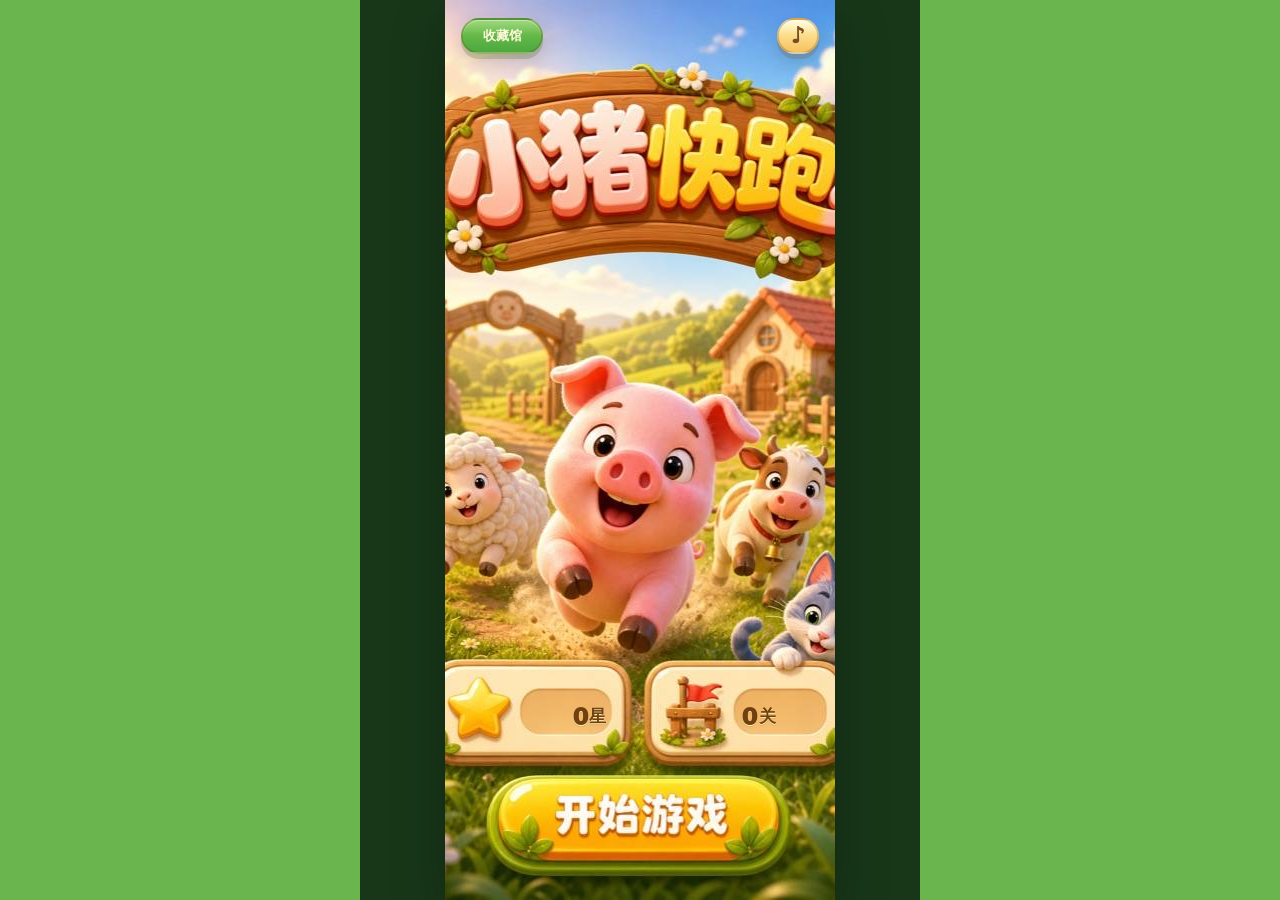
==== commit 06d873e3: "Optimize mobile performance" ====
--- a/index.html
+++ b/index.html
@@ -4,7 +4,7 @@
     <meta charset="UTF-8" />
     <meta name="viewport" content="width=device-width, initial-scale=1.0" />
     <title>小猪出栏 - 第一关</title>
-    <link rel="stylesheet" href="./styles.css?v=board-10x16-v1" />
+    <link rel="stylesheet" href="./styles.css?v=mobile-perf-v1" />
   </head>
   <body class="is-starting">
     <main class="game-shell">
@@ -163,6 +163,6 @@
 
     <script src="./board-core.js?v=board-10x16-v1"></script>
     <script src="./levels.js?v=levels-50-10x16-v1"></script>
-    <script src="./game.js?v=fresh-start-10x16-v1"></script>
+    <script src="./game.js?v=mobile-perf-v1"></script>
   </body>
 </html>
--- a/styles.css
+++ b/styles.css
@@ -1184,7 +1184,7 @@
   --sprite-scale-x: 1;
 }
 
-.pig:not(.path-runner):not(.is-dropping):not(.is-running):not(.is-crashing):not(.is-stunned):not(.is-leaving) .pig-shape {
+.pig.is-idle-animated:not(.path-runner):not(.is-dropping):not(.is-running):not(.is-crashing):not(.is-stunned):not(.is-leaving) .pig-shape {
   animation: animal-breathe 1.8s ease-in-out var(--breath-delay, 0s) infinite;
 }
 
